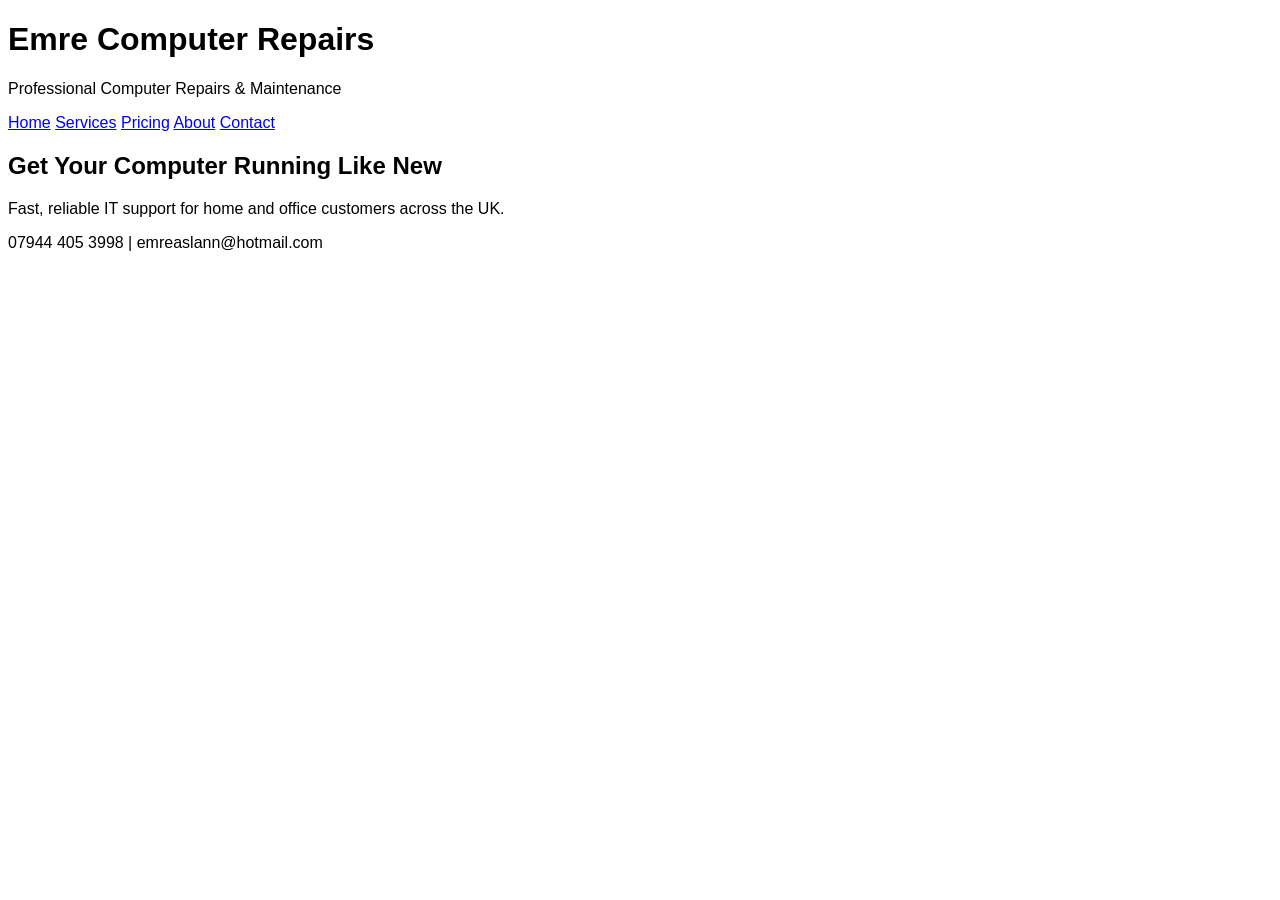
==== index.html @ 658cfa1f "Add files via upload" ====
<!DOCTYPE html>
<html lang="en">
<head>
  <meta charset="UTF-8">
  <title>Emre Computer Repairs | Home & Office IT Support</title>
  <meta name="viewport" content="width=device-width, initial-scale=1.0">
  <link rel="stylesheet" href="style.css">
</head>
<body>
<header>
  <h1>Emre Computer Repairs</h1>
  <p>Professional Computer Repairs & Maintenance</p>
</header>
<nav>
  <a href="index.html">Home</a>
  <a href="services.html">Services</a>
  <a href="pricing.html">Pricing</a>
  <a href="about.html">About</a>
  <a href="contact.html">Contact</a>
</nav>
<section class="hero">
  <h2>Get Your Computer Running Like New</h2>
  <p>Fast, reliable IT support for home and office customers across the UK.</p>
</section>
<footer>
  <p>07944 405 3998 | emreaslann@hotmail.com</p>
</footer>
</body>
</html>
---- style.css ----
body{font-family:Arial;}
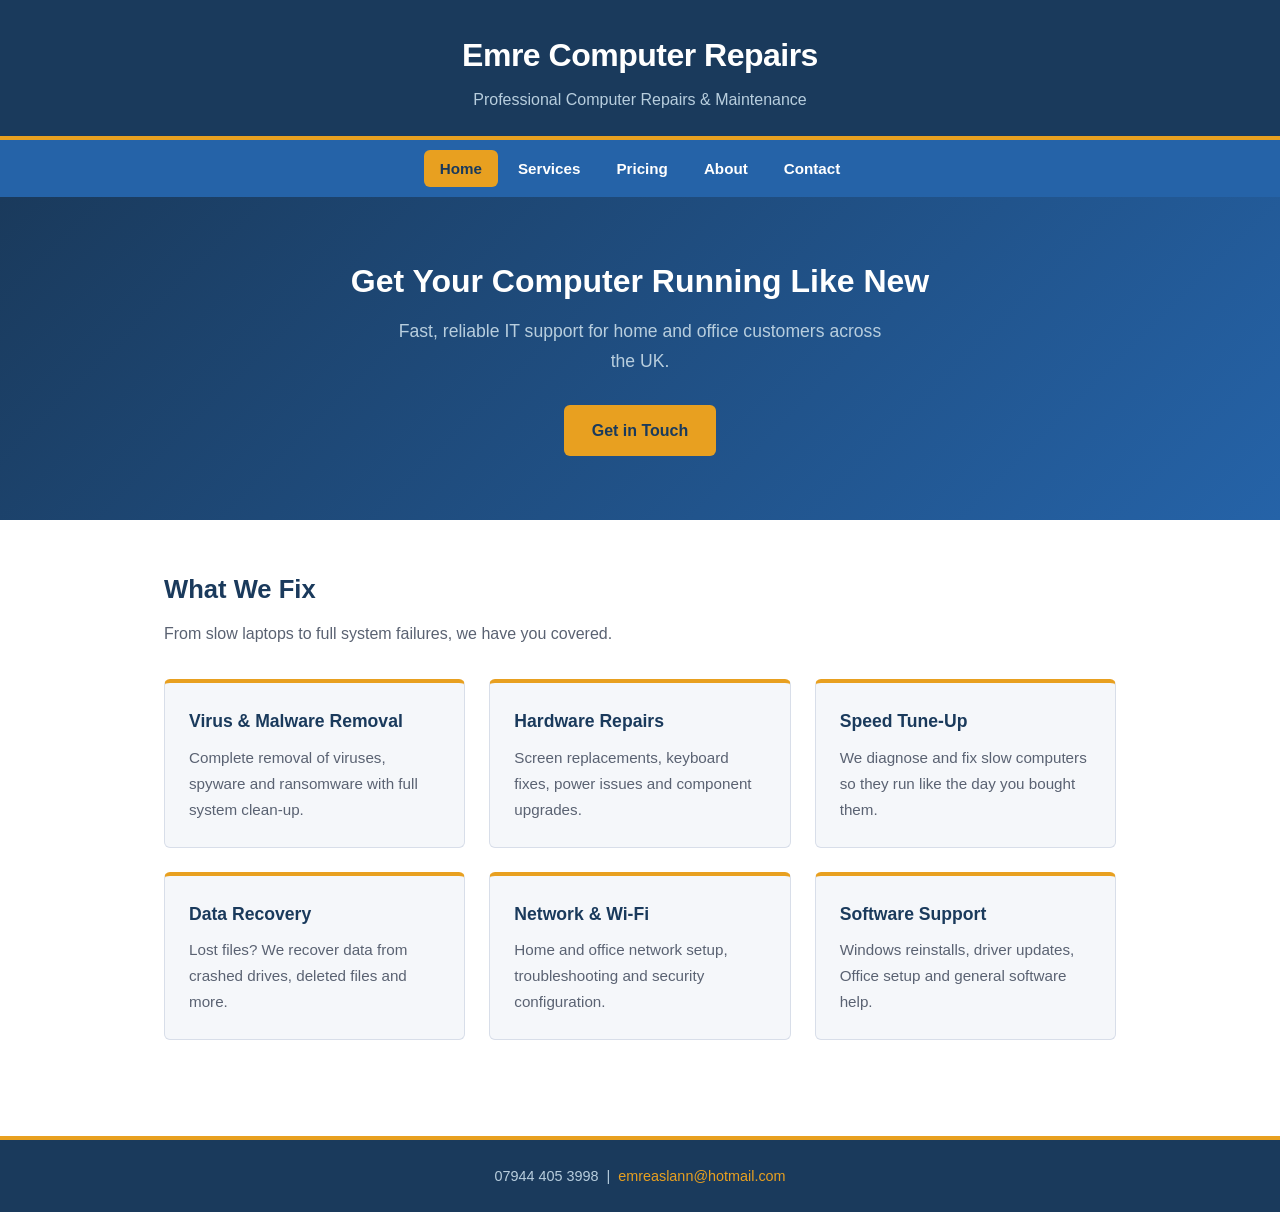
==== commit f5519e2d: "Update index with styled content" ====
--- a/index.html
+++ b/index.html
@@ -2,17 +2,17 @@
 <html lang="en">
 <head>
   <meta charset="UTF-8">
-  <title>Emre Computer Repairs | Home & Office IT Support</title>
+  <title>Emre Computer Repairs | Home &amp; Office IT Support</title>
   <meta name="viewport" content="width=device-width, initial-scale=1.0">
   <link rel="stylesheet" href="style.css">
 </head>
 <body>
 <header>
   <h1>Emre Computer Repairs</h1>
-  <p>Professional Computer Repairs & Maintenance</p>
+  <p>Professional Computer Repairs &amp; Maintenance</p>
 </header>
 <nav>
-  <a href="index.html">Home</a>
+  <a href="index.html" class="active">Home</a>
   <a href="services.html">Services</a>
   <a href="pricing.html">Pricing</a>
   <a href="about.html">About</a>
@@ -21,9 +21,40 @@
 <section class="hero">
   <h2>Get Your Computer Running Like New</h2>
   <p>Fast, reliable IT support for home and office customers across the UK.</p>
+  <a href="contact.html" class="btn">Get in Touch</a>
 </section>
+<main>
+  <h2 class="section-title">What We Fix</h2>
+  <p class="section-sub">From slow laptops to full system failures, we have you covered.</p>
+  <div class="cards">
+    <div class="card">
+      <h3>Virus &amp; Malware Removal</h3>
+      <p>Complete removal of viruses, spyware and ransomware with full system clean-up.</p>
+    </div>
+    <div class="card">
+      <h3>Hardware Repairs</h3>
+      <p>Screen replacements, keyboard fixes, power issues and component upgrades.</p>
+    </div>
+    <div class="card">
+      <h3>Speed Tune-Up</h3>
+      <p>We diagnose and fix slow computers so they run like the day you bought them.</p>
+    </div>
+    <div class="card">
+      <h3>Data Recovery</h3>
+      <p>Lost files? We recover data from crashed drives, deleted files and more.</p>
+    </div>
+    <div class="card">
+      <h3>Network &amp; Wi-Fi</h3>
+      <p>Home and office network setup, troubleshooting and security configuration.</p>
+    </div>
+    <div class="card">
+      <h3>Software Support</h3>
+      <p>Windows reinstalls, driver updates, Office setup and general software help.</p>
+    </div>
+  </div>
+</main>
 <footer>
-  <p>07944 405 3998 | emreaslann@hotmail.com</p>
+  <p>07944 405 3998 &nbsp;|&nbsp; <a href="mailto:emreaslann@hotmail.com">emreaslann@hotmail.com</a></p>
 </footer>
 </body>
 </html>
--- a/style.css
+++ b/style.css
@@ -1 +1,62 @@
-body{font-family:Arial;}+/* ── TOKENS ── */
+:root {
+  --blue:       #1A3A5C;
+  --blue-mid:   #2563A8;
+  --accent:     #E8A020;
+  --light-bg:   #F5F7FA;
+  --white:      #FFFFFF;
+  --text:       #1C1C1C;
+  --muted:      #5A6272;
+  --border:     #D8DEE9;
+  --radius:     6px;
+  --max-w:      1000px;
+}
+*, *::before, *::after { box-sizing: border-box; margin: 0; padding: 0; }
+html { scroll-behavior: smooth; }
+body { font-family: "Segoe UI", Arial, sans-serif; font-size: 16px; line-height: 1.7; color: var(--text); background: var(--white); }
+header { background: var(--blue); color: var(--white); padding: 28px 24px 22px; text-align: center; border-bottom: 4px solid var(--accent); }
+header h1 { font-size: 2rem; font-weight: 700; letter-spacing: -0.5px; }
+header p { font-size: 1rem; color: #B8CEDE; margin-top: 4px; }
+nav { background: var(--blue-mid); display: flex; justify-content: center; flex-wrap: wrap; gap: 4px; padding: 10px 16px; }
+nav a { color: var(--white); text-decoration: none; font-weight: 600; font-size: 0.95rem; padding: 6px 16px; border-radius: var(--radius); transition: background 0.2s; }
+nav a:hover, nav a.active { background: var(--accent); color: var(--blue); }
+.hero { background: linear-gradient(135deg, var(--blue) 0%, var(--blue-mid) 100%); color: var(--white); text-align: center; padding: 64px 24px; }
+.hero h2 { font-size: 2rem; font-weight: 700; max-width: 600px; margin: 0 auto 16px; line-height: 1.25; }
+.hero p { font-size: 1.1rem; color: #B8CEDE; max-width: 500px; margin: 0 auto 28px; }
+.btn { display: inline-block; background: var(--accent); color: var(--blue); font-weight: 700; padding: 12px 28px; border-radius: var(--radius); text-decoration: none; font-size: 1rem; transition: opacity 0.2s; }
+.btn:hover { opacity: 0.85; }
+main { max-width: var(--max-w); margin: 0 auto; padding: 48px 24px; }
+.cards { display: grid; grid-template-columns: repeat(auto-fit, minmax(250px, 1fr)); gap: 24px; margin-top: 32px; }
+.card { background: var(--light-bg); border: 1px solid var(--border); border-top: 4px solid var(--accent); border-radius: var(--radius); padding: 24px; }
+.card h3 { color: var(--blue); font-size: 1.1rem; margin-bottom: 8px; }
+.card p { color: var(--muted); font-size: 0.95rem; }
+.section-title { font-size: 1.6rem; color: var(--blue); font-weight: 700; margin-bottom: 8px; }
+.section-sub { color: var(--muted); margin-bottom: 32px; }
+.pricing-grid { display: grid; grid-template-columns: repeat(auto-fit, minmax(220px, 1fr)); gap: 24px; margin-top: 32px; }
+.price-card { border: 2px solid var(--border); border-radius: var(--radius); padding: 32px 24px; text-align: center; background: var(--white); }
+.price-card.featured { border-color: var(--accent); background: var(--blue); color: var(--white); }
+.price-card h3 { font-size: 1.2rem; margin-bottom: 12px; }
+.price-card .price { font-size: 2rem; font-weight: 700; color: var(--accent); margin-bottom: 16px; }
+.price-card ul { list-style: none; text-align: left; }
+.price-card ul li { padding: 6px 0; border-bottom: 1px solid var(--border); font-size: 0.9rem; }
+.price-card.featured ul li { border-color: #2a4a6a; color: #B8CEDE; }
+.price-card ul li::before { content: "✓  "; color: var(--accent); font-weight: bold; }
+.contact-form { max-width: 560px; }
+.form-group { margin-bottom: 20px; }
+.form-group label { display: block; font-weight: 600; color: var(--blue); margin-bottom: 6px; font-size: 0.9rem; }
+.form-group input, .form-group textarea { width: 100%; padding: 10px 14px; border: 1px solid var(--border); border-radius: var(--radius); font-size: 1rem; font-family: inherit; background: var(--light-bg); transition: border-color 0.2s; }
+.form-group input:focus, .form-group textarea:focus { outline: none; border-color: var(--blue-mid); }
+.form-group textarea { height: 130px; resize: vertical; }
+.btn-submit { background: var(--blue); color: var(--white); border: none; padding: 12px 32px; font-size: 1rem; font-weight: 700; border-radius: var(--radius); cursor: pointer; transition: background 0.2s; }
+.btn-submit:hover { background: var(--blue-mid); }
+.contact-info { background: var(--light-bg); border: 1px solid var(--border); border-left: 4px solid var(--accent); border-radius: var(--radius); padding: 24px; margin-top: 40px; }
+.contact-info h3 { color: var(--blue); margin-bottom: 12px; }
+.contact-info p { color: var(--muted); margin-bottom: 6px; }
+.contact-info a { color: var(--blue-mid); text-decoration: none; }
+.contact-info a:hover { text-decoration: underline; }
+.about-text { max-width: 680px; }
+.about-text p { color: var(--muted); margin-bottom: 16px; font-size: 1rem; }
+.about-text h3 { color: var(--blue); font-size: 1.1rem; margin: 24px 0 8px; }
+footer { background: var(--blue); color: #B8CEDE; text-align: center; padding: 24px 16px; font-size: 0.9rem; margin-top: 48px; border-top: 4px solid var(--accent); }
+footer a { color: var(--accent); text-decoration: none; }
+@media (max-width: 600px) { header h1 { font-size: 1.5rem; } .hero h2 { font-size: 1.4rem; } .hero { padding: 40px 16px; } main { padding: 32px 16px; } }
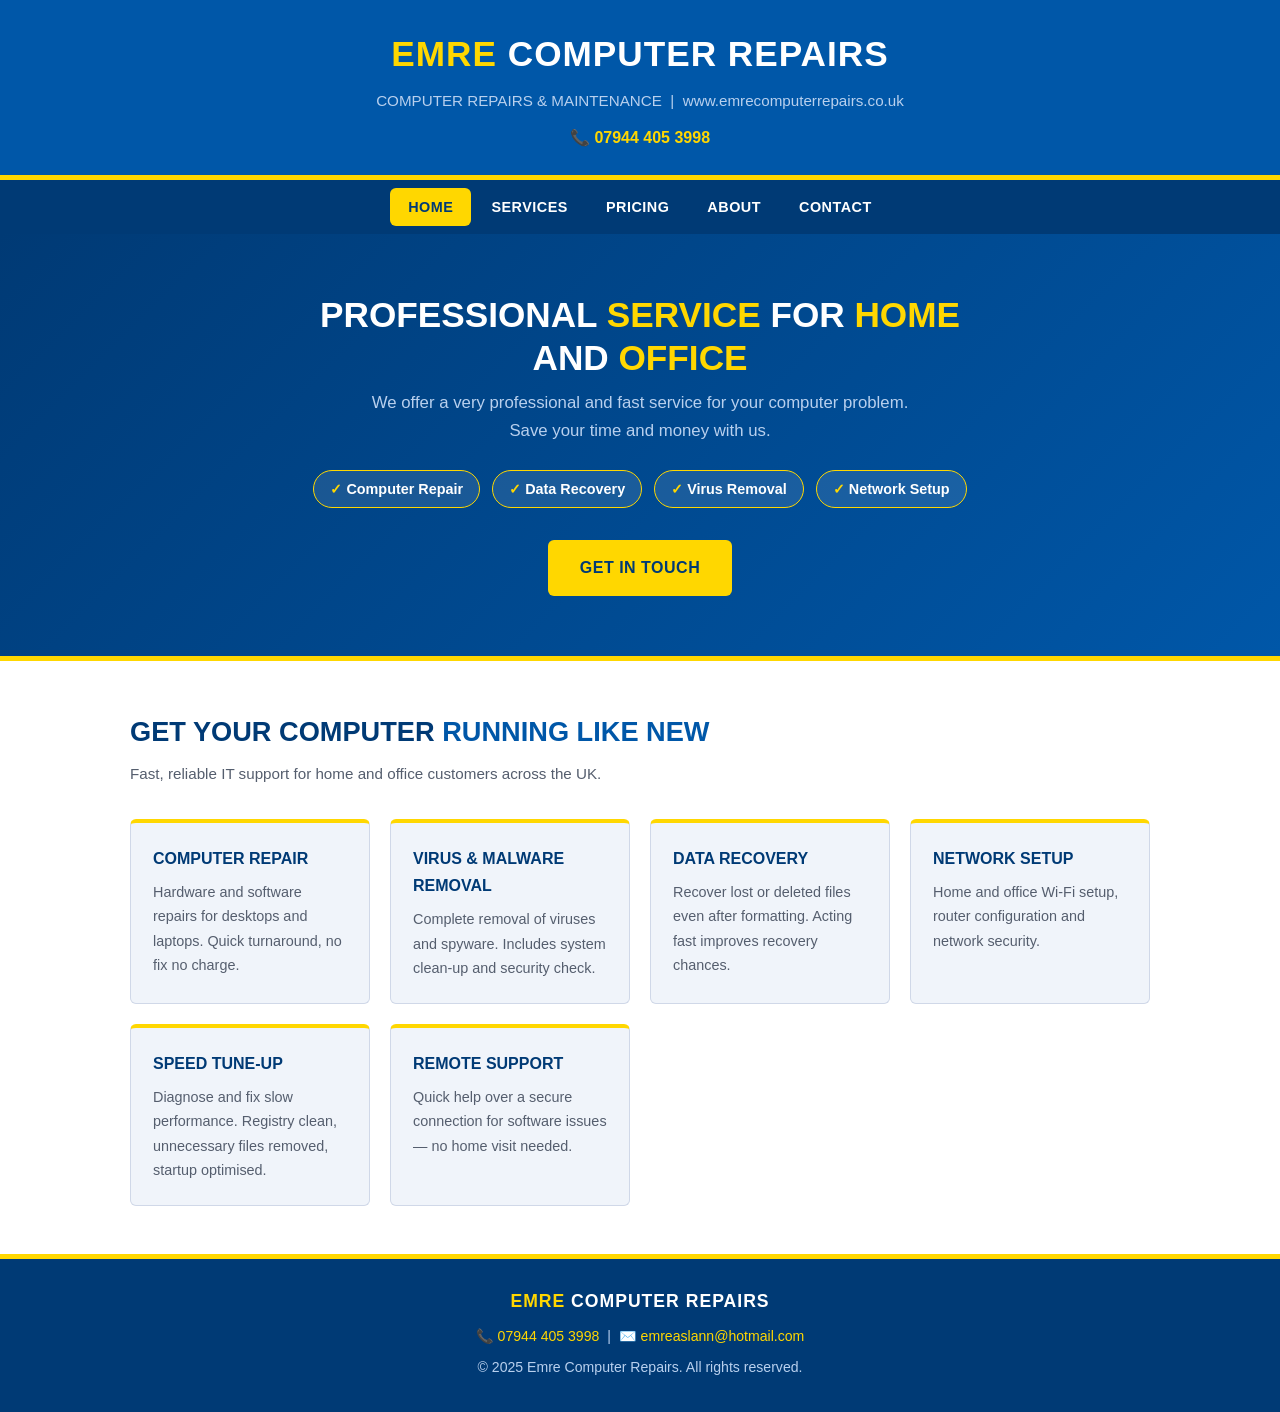
==== commit 7b4d5631: "Redesign index page" ====
--- a/index.html
+++ b/index.html
@@ -2,14 +2,15 @@
 <html lang="en">
 <head>
   <meta charset="UTF-8">
-  <title>Emre Computer Repairs | Home &amp; Office IT Support</title>
+  <title>Emre Computer Repairs | Professional IT Support UK</title>
   <meta name="viewport" content="width=device-width, initial-scale=1.0">
   <link rel="stylesheet" href="style.css">
 </head>
 <body>
 <header>
-  <h1>Emre Computer Repairs</h1>
-  <p>Professional Computer Repairs &amp; Maintenance</p>
+  <h1><span>EMRE</span> COMPUTER REPAIRS</h1>
+  <p>COMPUTER REPAIRS &amp; MAINTENANCE &nbsp;|&nbsp; www.emrecomputerrepairs.co.uk</p>
+  <div class="header-contact"><a href="tel:07944405398">📞 07944 405 3998</a></div>
 </header>
 <nav>
   <a href="index.html" class="active">Home</a>
@@ -19,42 +20,32 @@
   <a href="contact.html">Contact</a>
 </nav>
 <section class="hero">
-  <h2>Get Your Computer Running Like New</h2>
-  <p>Fast, reliable IT support for home and office customers across the UK.</p>
+  <h2>Professional <span>Service</span> For <span>Home</span> And <span>Office</span></h2>
+  <p>We offer a very professional and fast service for your computer problem. Save your time and money with us.</p>
+  <div class="hero-bullets">
+    <span><b>&#10003;</b> Computer Repair</span>
+    <span><b>&#10003;</b> Data Recovery</span>
+    <span><b>&#10003;</b> Virus Removal</span>
+    <span><b>&#10003;</b> Network Setup</span>
+  </div>
   <a href="contact.html" class="btn">Get in Touch</a>
 </section>
 <main>
-  <h2 class="section-title">What We Fix</h2>
-  <p class="section-sub">From slow laptops to full system failures, we have you covered.</p>
+  <h2 class="section-title">Get Your Computer <span>Running Like New</span></h2>
+  <p class="section-sub">Fast, reliable IT support for home and office customers across the UK.</p>
   <div class="cards">
-    <div class="card">
-      <h3>Virus &amp; Malware Removal</h3>
-      <p>Complete removal of viruses, spyware and ransomware with full system clean-up.</p>
-    </div>
-    <div class="card">
-      <h3>Hardware Repairs</h3>
-      <p>Screen replacements, keyboard fixes, power issues and component upgrades.</p>
-    </div>
-    <div class="card">
-      <h3>Speed Tune-Up</h3>
-      <p>We diagnose and fix slow computers so they run like the day you bought them.</p>
-    </div>
-    <div class="card">
-      <h3>Data Recovery</h3>
-      <p>Lost files? We recover data from crashed drives, deleted files and more.</p>
-    </div>
-    <div class="card">
-      <h3>Network &amp; Wi-Fi</h3>
-      <p>Home and office network setup, troubleshooting and security configuration.</p>
-    </div>
-    <div class="card">
-      <h3>Software Support</h3>
-      <p>Windows reinstalls, driver updates, Office setup and general software help.</p>
-    </div>
+    <div class="card"><h3>Computer Repair</h3><p>Hardware and software repairs for desktops and laptops. Quick turnaround, no fix no charge.</p></div>
+    <div class="card"><h3>Virus &amp; Malware Removal</h3><p>Complete removal of viruses and spyware. Includes system clean-up and security check.</p></div>
+    <div class="card"><h3>Data Recovery</h3><p>Recover lost or deleted files even after formatting. Acting fast improves recovery chances.</p></div>
+    <div class="card"><h3>Network Setup</h3><p>Home and office Wi-Fi setup, router configuration and network security.</p></div>
+    <div class="card"><h3>Speed Tune-Up</h3><p>Diagnose and fix slow performance. Registry clean, unnecessary files removed, startup optimised.</p></div>
+    <div class="card"><h3>Remote Support</h3><p>Quick help over a secure connection for software issues — no home visit needed.</p></div>
   </div>
 </main>
 <footer>
-  <p>07944 405 3998 &nbsp;|&nbsp; <a href="mailto:emreaslann@hotmail.com">emreaslann@hotmail.com</a></p>
+  <p class="footer-brand"><span>EMRE</span> COMPUTER REPAIRS</p>
+  <p>📞 <a href="tel:07944405398">07944 405 3998</a> &nbsp;|&nbsp; ✉️ <a href="mailto:emreaslann@hotmail.com">emreaslann@hotmail.com</a></p>
+  <p style="margin-top:8px;">&copy; 2025 Emre Computer Repairs. All rights reserved.</p>
 </footer>
 </body>
-</html>+</html>
--- a/style.css
+++ b/style.css
@@ -1,62 +1,84 @@
-/* ── TOKENS ── */
 :root {
-  --blue:       #1A3A5C;
-  --blue-mid:   #2563A8;
-  --accent:     #E8A020;
-  --light-bg:   #F5F7FA;
-  --white:      #FFFFFF;
-  --text:       #1C1C1C;
-  --muted:      #5A6272;
-  --border:     #D8DEE9;
-  --radius:     6px;
-  --max-w:      1000px;
+  --blue: #0057A8;
+  --dark: #003A75;
+  --yellow: #FFD700;
+  --white: #FFFFFF;
+  --light-bg: #F0F4FA;
+  --text: #1A1A1A;
+  --muted: #555E6E;
+  --border: #D0D8E8;
+  --radius: 6px;
+  --max-w: 1060px;
 }
 *, *::before, *::after { box-sizing: border-box; margin: 0; padding: 0; }
 html { scroll-behavior: smooth; }
 body { font-family: "Segoe UI", Arial, sans-serif; font-size: 16px; line-height: 1.7; color: var(--text); background: var(--white); }
-header { background: var(--blue); color: var(--white); padding: 28px 24px 22px; text-align: center; border-bottom: 4px solid var(--accent); }
-header h1 { font-size: 2rem; font-weight: 700; letter-spacing: -0.5px; }
-header p { font-size: 1rem; color: #B8CEDE; margin-top: 4px; }
-nav { background: var(--blue-mid); display: flex; justify-content: center; flex-wrap: wrap; gap: 4px; padding: 10px 16px; }
-nav a { color: var(--white); text-decoration: none; font-weight: 600; font-size: 0.95rem; padding: 6px 16px; border-radius: var(--radius); transition: background 0.2s; }
-nav a:hover, nav a.active { background: var(--accent); color: var(--blue); }
-.hero { background: linear-gradient(135deg, var(--blue) 0%, var(--blue-mid) 100%); color: var(--white); text-align: center; padding: 64px 24px; }
-.hero h2 { font-size: 2rem; font-weight: 700; max-width: 600px; margin: 0 auto 16px; line-height: 1.25; }
-.hero p { font-size: 1.1rem; color: #B8CEDE; max-width: 500px; margin: 0 auto 28px; }
-.btn { display: inline-block; background: var(--accent); color: var(--blue); font-weight: 700; padding: 12px 28px; border-radius: var(--radius); text-decoration: none; font-size: 1rem; transition: opacity 0.2s; }
+header { background: var(--blue); color: var(--white); padding: 24px 20px; text-align: center; border-bottom: 5px solid var(--yellow); }
+header h1 { font-size: 2.2rem; font-weight: 900; text-transform: uppercase; letter-spacing: 1px; }
+header h1 span { color: var(--yellow); }
+header p { font-size: 0.95rem; color: #b8d0ee; margin-top: 4px; }
+.header-contact { margin-top: 10px; font-size: 1rem; font-weight: 700; }
+.header-contact a { color: var(--yellow); text-decoration: none; }
+nav { background: var(--dark); display: flex; justify-content: center; flex-wrap: wrap; gap: 2px; padding: 8px 12px; }
+nav a { color: var(--white); text-decoration: none; font-weight: 700; font-size: 0.9rem; padding: 7px 18px; border-radius: var(--radius); text-transform: uppercase; letter-spacing: 0.5px; transition: background 0.2s, color 0.2s; }
+nav a:hover, nav a.active { background: var(--yellow); color: var(--dark); }
+.hero { background: linear-gradient(135deg, var(--dark) 0%, var(--blue) 100%); color: var(--white); text-align: center; padding: 60px 20px; border-bottom: 5px solid var(--yellow); }
+.hero h2 { font-size: 2.2rem; font-weight: 900; text-transform: uppercase; max-width: 700px; margin: 0 auto 10px; line-height: 1.2; }
+.hero h2 span { color: var(--yellow); }
+.hero p { font-size: 1.05rem; color: #b8d0ee; max-width: 540px; margin: 0 auto 24px; }
+.hero-bullets { display: flex; justify-content: center; flex-wrap: wrap; gap: 12px; margin-bottom: 32px; }
+.hero-bullets span { background: rgba(255,255,255,0.1); border: 1px solid var(--yellow); color: var(--white); padding: 6px 16px; border-radius: 30px; font-size: 0.9rem; font-weight: 600; }
+.hero-bullets span b { color: var(--yellow); }
+.btn { display: inline-block; background: var(--yellow); color: var(--dark); font-weight: 900; padding: 14px 32px; border-radius: var(--radius); text-decoration: none; font-size: 1rem; text-transform: uppercase; letter-spacing: 0.5px; transition: opacity 0.2s; }
 .btn:hover { opacity: 0.85; }
-main { max-width: var(--max-w); margin: 0 auto; padding: 48px 24px; }
-.cards { display: grid; grid-template-columns: repeat(auto-fit, minmax(250px, 1fr)); gap: 24px; margin-top: 32px; }
-.card { background: var(--light-bg); border: 1px solid var(--border); border-top: 4px solid var(--accent); border-radius: var(--radius); padding: 24px; }
-.card h3 { color: var(--blue); font-size: 1.1rem; margin-bottom: 8px; }
-.card p { color: var(--muted); font-size: 0.95rem; }
-.section-title { font-size: 1.6rem; color: var(--blue); font-weight: 700; margin-bottom: 8px; }
-.section-sub { color: var(--muted); margin-bottom: 32px; }
-.pricing-grid { display: grid; grid-template-columns: repeat(auto-fit, minmax(220px, 1fr)); gap: 24px; margin-top: 32px; }
-.price-card { border: 2px solid var(--border); border-radius: var(--radius); padding: 32px 24px; text-align: center; background: var(--white); }
-.price-card.featured { border-color: var(--accent); background: var(--blue); color: var(--white); }
-.price-card h3 { font-size: 1.2rem; margin-bottom: 12px; }
-.price-card .price { font-size: 2rem; font-weight: 700; color: var(--accent); margin-bottom: 16px; }
-.price-card ul { list-style: none; text-align: left; }
-.price-card ul li { padding: 6px 0; border-bottom: 1px solid var(--border); font-size: 0.9rem; }
-.price-card.featured ul li { border-color: #2a4a6a; color: #B8CEDE; }
-.price-card ul li::before { content: "✓  "; color: var(--accent); font-weight: bold; }
-.contact-form { max-width: 560px; }
-.form-group { margin-bottom: 20px; }
-.form-group label { display: block; font-weight: 600; color: var(--blue); margin-bottom: 6px; font-size: 0.9rem; }
-.form-group input, .form-group textarea { width: 100%; padding: 10px 14px; border: 1px solid var(--border); border-radius: var(--radius); font-size: 1rem; font-family: inherit; background: var(--light-bg); transition: border-color 0.2s; }
-.form-group input:focus, .form-group textarea:focus { outline: none; border-color: var(--blue-mid); }
-.form-group textarea { height: 130px; resize: vertical; }
-.btn-submit { background: var(--blue); color: var(--white); border: none; padding: 12px 32px; font-size: 1rem; font-weight: 700; border-radius: var(--radius); cursor: pointer; transition: background 0.2s; }
-.btn-submit:hover { background: var(--blue-mid); }
-.contact-info { background: var(--light-bg); border: 1px solid var(--border); border-left: 4px solid var(--accent); border-radius: var(--radius); padding: 24px; margin-top: 40px; }
-.contact-info h3 { color: var(--blue); margin-bottom: 12px; }
-.contact-info p { color: var(--muted); margin-bottom: 6px; }
-.contact-info a { color: var(--blue-mid); text-decoration: none; }
-.contact-info a:hover { text-decoration: underline; }
-.about-text { max-width: 680px; }
-.about-text p { color: var(--muted); margin-bottom: 16px; font-size: 1rem; }
-.about-text h3 { color: var(--blue); font-size: 1.1rem; margin: 24px 0 8px; }
-footer { background: var(--blue); color: #B8CEDE; text-align: center; padding: 24px 16px; font-size: 0.9rem; margin-top: 48px; border-top: 4px solid var(--accent); }
-footer a { color: var(--accent); text-decoration: none; }
-@media (max-width: 600px) { header h1 { font-size: 1.5rem; } .hero h2 { font-size: 1.4rem; } .hero { padding: 40px 16px; } main { padding: 32px 16px; } }
+main { max-width: var(--max-w); margin: 0 auto; padding: 48px 20px; }
+.section-title { font-size: 1.7rem; color: var(--dark); font-weight: 900; text-transform: uppercase; margin-bottom: 6px; }
+.section-title span { color: var(--blue); }
+.section-sub { color: var(--muted); margin-bottom: 32px; font-size: 0.95rem; }
+.cards { display: grid; grid-template-columns: repeat(auto-fit, minmax(230px, 1fr)); gap: 20px; margin-top: 28px; }
+.card { background: var(--light-bg); border: 1px solid var(--border); border-top: 4px solid var(--yellow); border-radius: var(--radius); padding: 22px; }
+.card h3 { color: var(--dark); font-size: 1rem; font-weight: 700; text-transform: uppercase; margin-bottom: 8px; }
+.card p { color: var(--muted); font-size: 0.9rem; }
+.price-table { width: 100%; border-collapse: collapse; margin-top: 24px; font-size: 0.95rem; }
+.price-table thead tr { background: var(--blue); color: var(--white); }
+.price-table thead th { padding: 12px 16px; text-align: left; font-weight: 700; text-transform: uppercase; font-size: 0.85rem; letter-spacing: 0.5px; }
+.price-table thead th:last-child { text-align: right; }
+.price-table tbody tr:nth-child(even) { background: var(--light-bg); }
+.price-table tbody tr:hover { background: #dde8f8; }
+.price-table td { padding: 10px 16px; border-bottom: 1px solid var(--border); color: var(--text); }
+.price-table td:last-child { text-align: right; font-weight: 700; color: var(--blue); white-space: nowrap; }
+.price-table td small { display: block; color: var(--muted); font-size: 0.78rem; font-weight: 400; margin-top: 2px; }
+.price-note { margin-top: 16px; background: #fff8dc; border-left: 4px solid var(--yellow); padding: 12px 16px; border-radius: var(--radius); font-size: 0.85rem; color: var(--muted); }
+.contact-grid { display: grid; grid-template-columns: 1fr 1fr; gap: 40px; }
+.contact-form .form-group { margin-bottom: 18px; }
+.contact-form label { display: block; font-weight: 700; color: var(--dark); margin-bottom: 5px; font-size: 0.88rem; text-transform: uppercase; }
+.contact-form input, .contact-form textarea { width: 100%; padding: 10px 14px; border: 1px solid var(--border); border-radius: var(--radius); font-size: 1rem; font-family: inherit; background: var(--light-bg); transition: border-color 0.2s; }
+.contact-form input:focus, .contact-form textarea:focus { outline: none; border-color: var(--blue); }
+.contact-form textarea { height: 120px; resize: vertical; }
+.btn-submit { background: var(--blue); color: var(--white); border: none; padding: 12px 32px; font-size: 1rem; font-weight: 700; text-transform: uppercase; border-radius: var(--radius); cursor: pointer; transition: background 0.2s; }
+.btn-submit:hover { background: var(--dark); }
+.contact-info-box { background: var(--dark); color: var(--white); border-radius: var(--radius); padding: 28px; }
+.contact-info-box h3 { color: var(--yellow); font-size: 1rem; text-transform: uppercase; letter-spacing: 0.5px; margin-bottom: 20px; }
+.info-row { display: flex; align-items: flex-start; gap: 12px; margin-bottom: 18px; }
+.info-icon { font-size: 1.3rem; }
+.info-row p { font-size: 0.9rem; color: #b8d0ee; }
+.info-row a { color: var(--yellow); text-decoration: none; font-weight: 700; font-size: 1rem; }
+.about-text p { color: var(--muted); margin-bottom: 16px; }
+.about-text h3 { color: var(--dark); font-size: 1rem; font-weight: 700; text-transform: uppercase; margin: 24px 0 8px; }
+.why-list { list-style: none; margin-top: 16px; }
+.why-list li { padding: 10px 0; border-bottom: 1px solid var(--border); display: flex; gap: 12px; color: var(--muted); font-size: 0.95rem; }
+.why-list li::before { content: "✓"; color: var(--blue); font-weight: 900; flex-shrink: 0; }
+footer { background: var(--dark); color: #b8d0ee; text-align: center; padding: 28px 16px; font-size: 0.88rem; border-top: 5px solid var(--yellow); }
+footer a { color: var(--yellow); text-decoration: none; }
+footer p { margin-bottom: 4px; }
+.footer-brand { font-size: 1.1rem; font-weight: 900; color: var(--white); text-transform: uppercase; letter-spacing: 1px; margin-bottom: 8px; }
+.footer-brand span { color: var(--yellow); }
+@media (max-width: 640px) {
+  .contact-grid { grid-template-columns: 1fr; }
+  header h1 { font-size: 1.6rem; }
+  .hero h2 { font-size: 1.5rem; }
+  .hero { padding: 40px 16px; }
+  main { padding: 32px 16px; }
+  .price-table { font-size: 0.82rem; }
+  .price-table td, .price-table th { padding: 7px 8px; }
+}
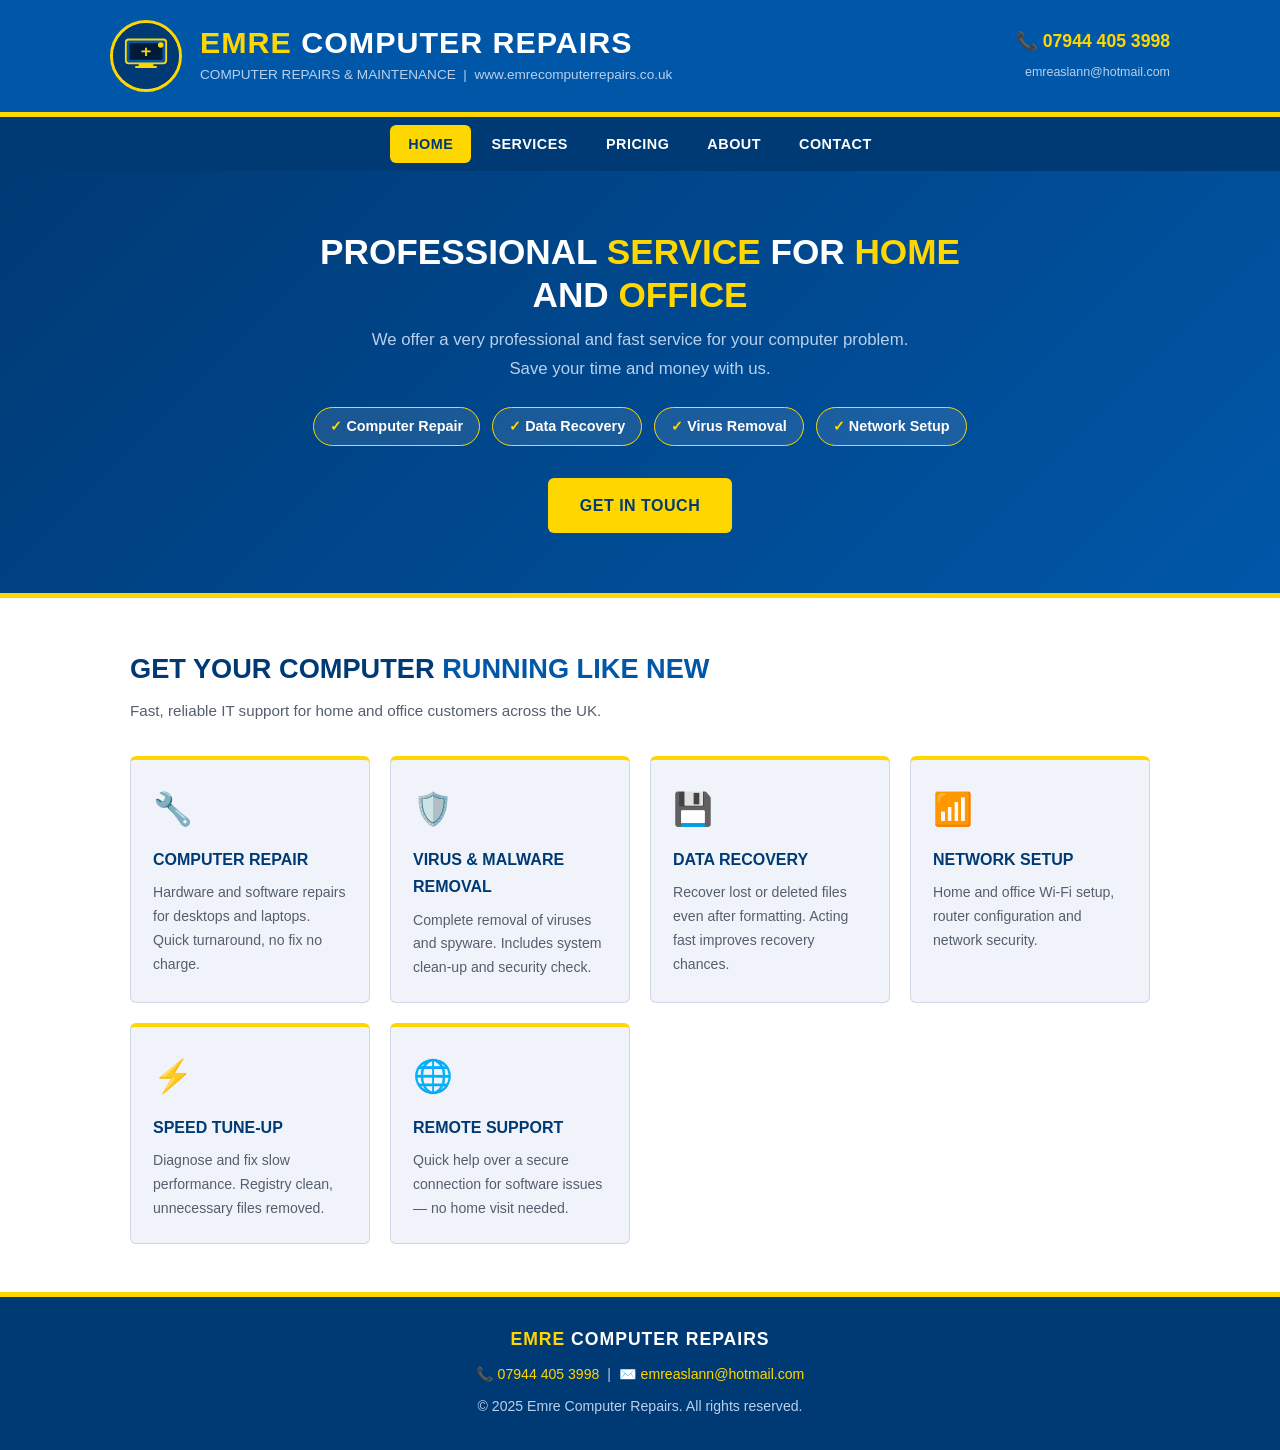
==== commit 784d3a95: "Update index with logo header" ====
--- a/index.html
+++ b/index.html
@@ -8,17 +8,30 @@
 </head>
 <body>
 <header>
-  <h1><span>EMRE</span> COMPUTER REPAIRS</h1>
-  <p>COMPUTER REPAIRS &amp; MAINTENANCE &nbsp;|&nbsp; www.emrecomputerrepairs.co.uk</p>
-  <div class="header-contact"><a href="tel:07944405398">📞 07944 405 3998</a></div>
+  <div class="header-inner">
+    <div class="logo-wrap">
+      <svg class="logo-svg" viewBox="0 0 72 72" xmlns="http://www.w3.org/2000/svg">
+        <circle cx="36" cy="36" r="36" fill="#003A75"/>
+        <rect x="14" y="18" width="44" height="26" rx="3" fill="#0057A8" stroke="#FFD700" stroke-width="2"/>
+        <rect x="18" y="22" width="36" height="18" rx="1" fill="#001a3a"/>
+        <rect x="28" y="44" width="16" height="3" fill="#FFD700"/>
+        <rect x="24" y="47" width="24" height="2" rx="1" fill="#FFD700"/>
+        <circle cx="52" cy="24" r="3" fill="#FFD700"/>
+        <line x1="36" y1="27" x2="36" y2="36" stroke="#FFD700" stroke-width="2"/>
+        <line x1="31" y1="31" x2="41" y2="31" stroke="#FFD700" stroke-width="2"/>
+      </svg>
+    </div>
+    <div class="header-text">
+      <h1><span>EMRE</span> COMPUTER REPAIRS</h1>
+      <p>COMPUTER REPAIRS &amp; MAINTENANCE &nbsp;|&nbsp; www.emrecomputerrepairs.co.uk</p>
+    </div>
+    <div class="header-contact">
+      <a href="tel:07944405398">📞 07944 405 3998</a>
+      <small>emreaslann@hotmail.com</small>
+    </div>
+  </div>
 </header>
-<nav>
-  <a href="index.html" class="active">Home</a>
-  <a href="services.html">Services</a>
-  <a href="pricing.html">Pricing</a>
-  <a href="about.html">About</a>
-  <a href="contact.html">Contact</a>
-</nav>
+<nav><a href="index.html" class="active">Home</a><a href="services.html">Services</a><a href="pricing.html">Pricing</a><a href="about.html">About</a><a href="contact.html">Contact</a></nav>
 <section class="hero">
   <h2>Professional <span>Service</span> For <span>Home</span> And <span>Office</span></h2>
   <p>We offer a very professional and fast service for your computer problem. Save your time and money with us.</p>
@@ -34,12 +47,12 @@
   <h2 class="section-title">Get Your Computer <span>Running Like New</span></h2>
   <p class="section-sub">Fast, reliable IT support for home and office customers across the UK.</p>
   <div class="cards">
-    <div class="card"><h3>Computer Repair</h3><p>Hardware and software repairs for desktops and laptops. Quick turnaround, no fix no charge.</p></div>
-    <div class="card"><h3>Virus &amp; Malware Removal</h3><p>Complete removal of viruses and spyware. Includes system clean-up and security check.</p></div>
-    <div class="card"><h3>Data Recovery</h3><p>Recover lost or deleted files even after formatting. Acting fast improves recovery chances.</p></div>
-    <div class="card"><h3>Network Setup</h3><p>Home and office Wi-Fi setup, router configuration and network security.</p></div>
-    <div class="card"><h3>Speed Tune-Up</h3><p>Diagnose and fix slow performance. Registry clean, unnecessary files removed, startup optimised.</p></div>
-    <div class="card"><h3>Remote Support</h3><p>Quick help over a secure connection for software issues — no home visit needed.</p></div>
+    <div class="card"><div class="card-icon">🔧</div><h3>Computer Repair</h3><p>Hardware and software repairs for desktops and laptops. Quick turnaround, no fix no charge.</p></div>
+    <div class="card"><div class="card-icon">🛡️</div><h3>Virus &amp; Malware Removal</h3><p>Complete removal of viruses and spyware. Includes system clean-up and security check.</p></div>
+    <div class="card"><div class="card-icon">💾</div><h3>Data Recovery</h3><p>Recover lost or deleted files even after formatting. Acting fast improves recovery chances.</p></div>
+    <div class="card"><div class="card-icon">📶</div><h3>Network Setup</h3><p>Home and office Wi-Fi setup, router configuration and network security.</p></div>
+    <div class="card"><div class="card-icon">⚡</div><h3>Speed Tune-Up</h3><p>Diagnose and fix slow performance. Registry clean, unnecessary files removed.</p></div>
+    <div class="card"><div class="card-icon">🌐</div><h3>Remote Support</h3><p>Quick help over a secure connection for software issues — no home visit needed.</p></div>
   </div>
 </main>
 <footer>
--- a/style.css
+++ b/style.css
@@ -13,15 +13,26 @@
 *, *::before, *::after { box-sizing: border-box; margin: 0; padding: 0; }
 html { scroll-behavior: smooth; }
 body { font-family: "Segoe UI", Arial, sans-serif; font-size: 16px; line-height: 1.7; color: var(--text); background: var(--white); }
-header { background: var(--blue); color: var(--white); padding: 24px 20px; text-align: center; border-bottom: 5px solid var(--yellow); }
-header h1 { font-size: 2.2rem; font-weight: 900; text-transform: uppercase; letter-spacing: 1px; }
-header h1 span { color: var(--yellow); }
-header p { font-size: 0.95rem; color: #b8d0ee; margin-top: 4px; }
-.header-contact { margin-top: 10px; font-size: 1rem; font-weight: 700; }
-.header-contact a { color: var(--yellow); text-decoration: none; }
+
+/* ── HEADER ── */
+header { background: var(--blue); color: var(--white); padding: 20px; border-bottom: 5px solid var(--yellow); }
+.header-inner { max-width: var(--max-w); margin: 0 auto; display: flex; align-items: center; gap: 18px; flex-wrap: wrap; }
+.logo-wrap { flex-shrink: 0; }
+.logo-svg { width: 72px; height: 72px; border-radius: 50%; border: 3px solid var(--yellow); background: var(--dark); display: flex; align-items: center; justify-content: center; overflow: hidden; }
+.header-text { flex: 1; }
+.header-text h1 { font-size: 1.9rem; font-weight: 900; text-transform: uppercase; letter-spacing: 1px; line-height: 1.1; }
+.header-text h1 span { color: var(--yellow); }
+.header-text p { font-size: 0.85rem; color: #b8d0ee; margin-top: 3px; }
+.header-contact { margin-left: auto; text-align: right; }
+.header-contact a { color: var(--yellow); text-decoration: none; font-size: 1.1rem; font-weight: 700; display: block; }
+.header-contact small { color: #b8d0ee; font-size: 0.78rem; }
+
+/* ── NAV ── */
 nav { background: var(--dark); display: flex; justify-content: center; flex-wrap: wrap; gap: 2px; padding: 8px 12px; }
 nav a { color: var(--white); text-decoration: none; font-weight: 700; font-size: 0.9rem; padding: 7px 18px; border-radius: var(--radius); text-transform: uppercase; letter-spacing: 0.5px; transition: background 0.2s, color 0.2s; }
 nav a:hover, nav a.active { background: var(--yellow); color: var(--dark); }
+
+/* ── HERO ── */
 .hero { background: linear-gradient(135deg, var(--dark) 0%, var(--blue) 100%); color: var(--white); text-align: center; padding: 60px 20px; border-bottom: 5px solid var(--yellow); }
 .hero h2 { font-size: 2.2rem; font-weight: 900; text-transform: uppercase; max-width: 700px; margin: 0 auto 10px; line-height: 1.2; }
 .hero h2 span { color: var(--yellow); }
@@ -31,24 +42,41 @@
 .hero-bullets span b { color: var(--yellow); }
 .btn { display: inline-block; background: var(--yellow); color: var(--dark); font-weight: 900; padding: 14px 32px; border-radius: var(--radius); text-decoration: none; font-size: 1rem; text-transform: uppercase; letter-spacing: 0.5px; transition: opacity 0.2s; }
 .btn:hover { opacity: 0.85; }
+
+/* ── MAIN ── */
 main { max-width: var(--max-w); margin: 0 auto; padding: 48px 20px; }
 .section-title { font-size: 1.7rem; color: var(--dark); font-weight: 900; text-transform: uppercase; margin-bottom: 6px; }
 .section-title span { color: var(--blue); }
 .section-sub { color: var(--muted); margin-bottom: 32px; font-size: 0.95rem; }
+
+/* ── SERVICE CARDS ── */
 .cards { display: grid; grid-template-columns: repeat(auto-fit, minmax(230px, 1fr)); gap: 20px; margin-top: 28px; }
-.card { background: var(--light-bg); border: 1px solid var(--border); border-top: 4px solid var(--yellow); border-radius: var(--radius); padding: 22px; }
+.card { background: var(--light-bg); border: 1px solid var(--border); border-top: 4px solid var(--yellow); border-radius: var(--radius); padding: 22px; transition: transform 0.15s, box-shadow 0.15s; }
+.card:hover { transform: translateY(-3px); box-shadow: 0 6px 20px rgba(0,0,0,0.1); }
+.card-icon { font-size: 2rem; margin-bottom: 10px; }
 .card h3 { color: var(--dark); font-size: 1rem; font-weight: 700; text-transform: uppercase; margin-bottom: 8px; }
-.card p { color: var(--muted); font-size: 0.9rem; }
-.price-table { width: 100%; border-collapse: collapse; margin-top: 24px; font-size: 0.95rem; }
-.price-table thead tr { background: var(--blue); color: var(--white); }
-.price-table thead th { padding: 12px 16px; text-align: left; font-weight: 700; text-transform: uppercase; font-size: 0.85rem; letter-spacing: 0.5px; }
-.price-table thead th:last-child { text-align: right; }
-.price-table tbody tr:nth-child(even) { background: var(--light-bg); }
-.price-table tbody tr:hover { background: #dde8f8; }
-.price-table td { padding: 10px 16px; border-bottom: 1px solid var(--border); color: var(--text); }
-.price-table td:last-child { text-align: right; font-weight: 700; color: var(--blue); white-space: nowrap; }
-.price-table td small { display: block; color: var(--muted); font-size: 0.78rem; font-weight: 400; margin-top: 2px; }
-.price-note { margin-top: 16px; background: #fff8dc; border-left: 4px solid var(--yellow); padding: 12px 16px; border-radius: var(--radius); font-size: 0.85rem; color: var(--muted); }
+.card p { color: var(--muted); font-size: 0.88rem; }
+
+/* ── PRICING TABLE ── */
+.price-section-intro { display: flex; flex-wrap: wrap; gap: 16px; margin-bottom: 32px; }
+.price-highlight { flex: 1; min-width: 160px; background: var(--blue); color: var(--white); border-radius: var(--radius); padding: 20px; text-align: center; border-bottom: 4px solid var(--yellow); }
+.price-highlight.gold { background: var(--yellow); color: var(--dark); }
+.price-highlight .big { font-size: 2rem; font-weight: 900; display: block; line-height: 1; }
+.price-highlight .label { font-size: 0.78rem; text-transform: uppercase; letter-spacing: 0.5px; margin-top: 4px; display: block; opacity: 0.85; }
+
+.price-table { width: 100%; border-collapse: collapse; margin-top: 24px; font-size: 0.95rem; border-radius: var(--radius); overflow: hidden; box-shadow: 0 4px 20px rgba(0,57,117,0.12); }
+.price-table thead tr { background: var(--dark); color: var(--white); }
+.price-table thead th { padding: 14px 18px; text-align: left; font-weight: 700; text-transform: uppercase; font-size: 0.82rem; letter-spacing: 0.8px; }
+.price-table thead th:last-child { text-align: right; color: var(--yellow); }
+.price-table .cat-row td { background: var(--blue); color: var(--yellow); font-weight: 900; font-size: 0.8rem; text-transform: uppercase; letter-spacing: 1px; padding: 8px 18px; }
+.price-table tbody tr:nth-child(even):not(.cat-row) { background: var(--light-bg); }
+.price-table tbody tr:not(.cat-row):hover { background: #dde8f8; }
+.price-table td { padding: 11px 18px; border-bottom: 1px solid var(--border); color: var(--text); vertical-align: top; }
+.price-table td:last-child { text-align: right; font-weight: 900; color: var(--blue); white-space: nowrap; font-size: 1.05rem; }
+.price-table td small { display: block; color: var(--muted); font-size: 0.76rem; font-weight: 400; margin-top: 2px; line-height: 1.4; }
+.price-note { margin-top: 20px; background: #fff8dc; border-left: 5px solid var(--yellow); padding: 14px 18px; border-radius: var(--radius); font-size: 0.88rem; color: var(--muted); }
+
+/* ── CONTACT ── */
 .contact-grid { display: grid; grid-template-columns: 1fr 1fr; gap: 40px; }
 .contact-form .form-group { margin-bottom: 18px; }
 .contact-form label { display: block; font-weight: 700; color: var(--dark); margin-bottom: 5px; font-size: 0.88rem; text-transform: uppercase; }
@@ -63,22 +91,33 @@
 .info-icon { font-size: 1.3rem; }
 .info-row p { font-size: 0.9rem; color: #b8d0ee; }
 .info-row a { color: var(--yellow); text-decoration: none; font-weight: 700; font-size: 1rem; }
+
+/* ── ABOUT ── */
 .about-text p { color: var(--muted); margin-bottom: 16px; }
 .about-text h3 { color: var(--dark); font-size: 1rem; font-weight: 700; text-transform: uppercase; margin: 24px 0 8px; }
 .why-list { list-style: none; margin-top: 16px; }
 .why-list li { padding: 10px 0; border-bottom: 1px solid var(--border); display: flex; gap: 12px; color: var(--muted); font-size: 0.95rem; }
 .why-list li::before { content: "✓"; color: var(--blue); font-weight: 900; flex-shrink: 0; }
+
+/* ── FOOTER ── */
 footer { background: var(--dark); color: #b8d0ee; text-align: center; padding: 28px 16px; font-size: 0.88rem; border-top: 5px solid var(--yellow); }
 footer a { color: var(--yellow); text-decoration: none; }
 footer p { margin-bottom: 4px; }
 .footer-brand { font-size: 1.1rem; font-weight: 900; color: var(--white); text-transform: uppercase; letter-spacing: 1px; margin-bottom: 8px; }
 .footer-brand span { color: var(--yellow); }
+
+/* ── RESPONSIVE ── */
 @media (max-width: 640px) {
   .contact-grid { grid-template-columns: 1fr; }
-  header h1 { font-size: 1.6rem; }
+  .header-inner { justify-content: center; text-align: center; }
+  .header-contact { margin-left: 0; text-align: center; width: 100%; }
+  .header-text h1 { font-size: 1.5rem; }
   .hero h2 { font-size: 1.5rem; }
   .hero { padding: 40px 16px; }
   main { padding: 32px 16px; }
   .price-table { font-size: 0.82rem; }
-  .price-table td, .price-table th { padding: 7px 8px; }
+  .price-table td, .price-table th { padding: 8px 10px; }
+  .price-section-intro { gap: 10px; }
+  .price-highlight { min-width: 120px; padding: 14px; }
+  .price-highlight .big { font-size: 1.5rem; }
 }
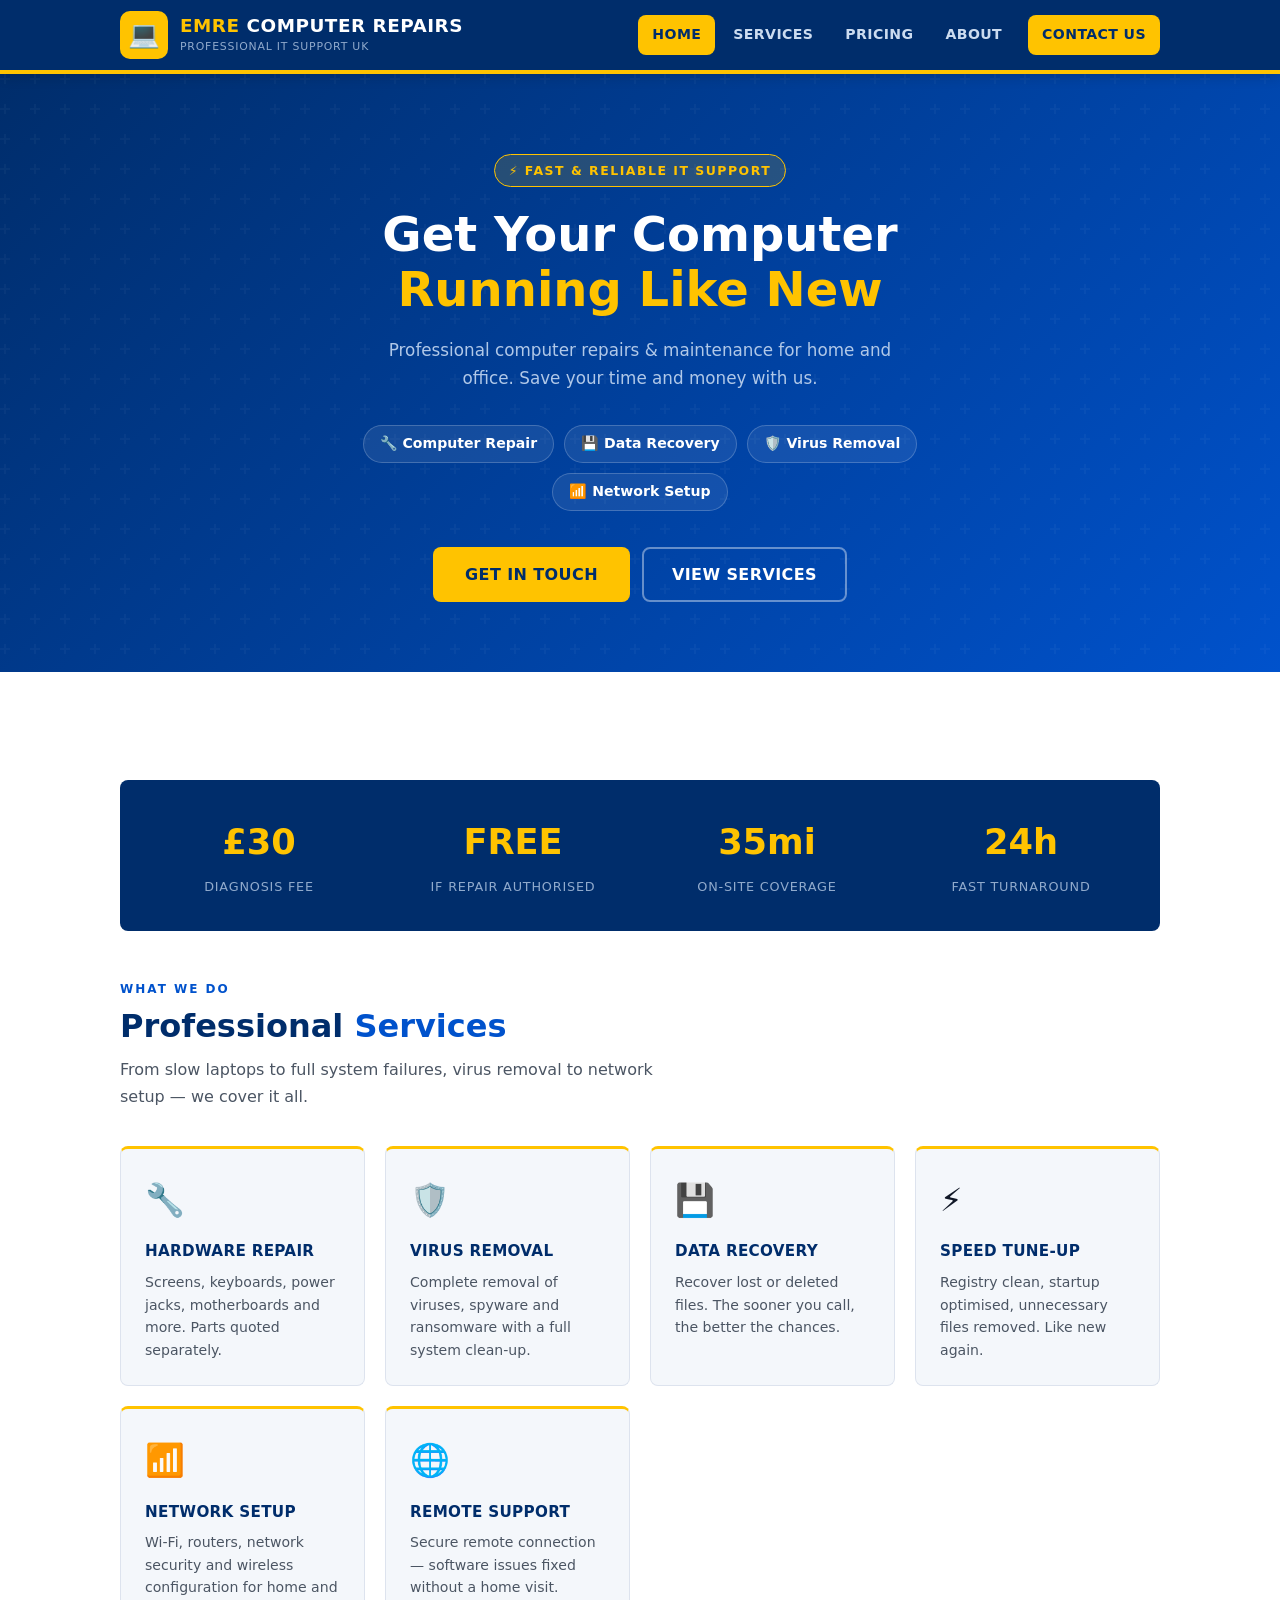
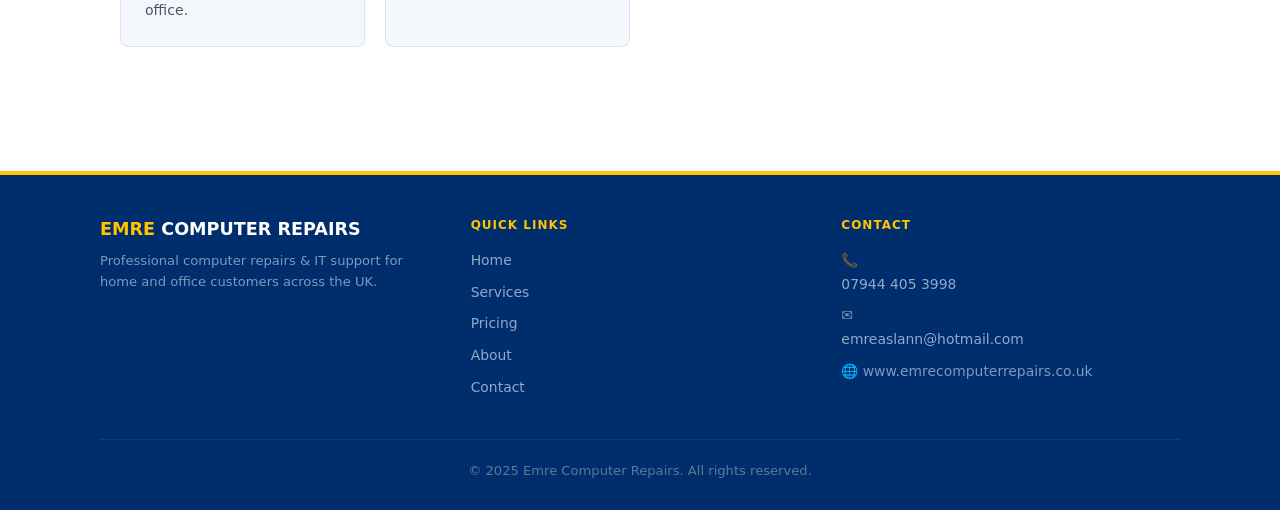
==== commit 586fbdf2: "Full redesign index" ====
--- a/index.html
+++ b/index.html
@@ -2,63 +2,109 @@
 <html lang="en">
 <head>
   <meta charset="UTF-8">
-  <title>Emre Computer Repairs | Professional IT Support UK</title>
   <meta name="viewport" content="width=device-width, initial-scale=1.0">
   <link rel="stylesheet" href="style.css">
+  <title>Emre Computer Repairs | Professional IT Support UK</title>
 </head>
 <body>
-<header>
-  <div class="header-inner">
-    <div class="logo-wrap">
-      <svg class="logo-svg" viewBox="0 0 72 72" xmlns="http://www.w3.org/2000/svg">
-        <circle cx="36" cy="36" r="36" fill="#003A75"/>
-        <rect x="14" y="18" width="44" height="26" rx="3" fill="#0057A8" stroke="#FFD700" stroke-width="2"/>
-        <rect x="18" y="22" width="36" height="18" rx="1" fill="#001a3a"/>
-        <rect x="28" y="44" width="16" height="3" fill="#FFD700"/>
-        <rect x="24" y="47" width="24" height="2" rx="1" fill="#FFD700"/>
-        <circle cx="52" cy="24" r="3" fill="#FFD700"/>
-        <line x1="36" y1="27" x2="36" y2="36" stroke="#FFD700" stroke-width="2"/>
-        <line x1="31" y1="31" x2="41" y2="31" stroke="#FFD700" stroke-width="2"/>
-      </svg>
+  <header>
+    <div class="header-inner">
+      <a href="index.html" class="logo">
+        <div class="logo-icon">💻</div>
+        <div class="logo-text">
+          <strong><span>EMRE</span> COMPUTER REPAIRS</strong>
+          <small>Professional IT Support UK</small>
+        </div>
+      </a>
+      <nav class="nav-links">
+        <a href="index.html" class="active">Home</a>
+        <a href="services.html" >Services</a>
+        <a href="pricing.html" >Pricing</a>
+        <a href="about.html" >About</a>
+        <a href="contact.html"  class="nav-cta">Contact Us</a>
+      </nav>
+      <button class="hamburger" id="hamburger" aria-label="Menu">
+        <span></span><span></span><span></span>
+      </button>
     </div>
-    <div class="header-text">
-      <h1><span>EMRE</span> COMPUTER REPAIRS</h1>
-      <p>COMPUTER REPAIRS &amp; MAINTENANCE &nbsp;|&nbsp; www.emrecomputerrepairs.co.uk</p>
+    <nav class="mobile-nav" id="mobile-nav">
+      <a href="index.html" class="active">Home</a>
+      <a href="services.html" >Services</a>
+      <a href="pricing.html" >Pricing</a>
+      <a href="about.html" >About</a>
+      <a href="contact.html" >Contact Us</a>
+    </nav>
+  </header>
+  <script>
+    const btn = document.getElementById("hamburger");
+    const nav = document.getElementById("mobile-nav");
+    btn.addEventListener("click", () => {
+      btn.classList.toggle("open");
+      nav.classList.toggle("open");
+    });
+  </script>
+<section class="hero">
+  <div class="hero-inner">
+    <div class="hero-badge">⚡ Fast &amp; Reliable IT Support</div>
+    <h2>Get Your Computer<br><span>Running Like New</span></h2>
+    <p>Professional computer repairs &amp; maintenance for home and office. Save your time and money with us.</p>
+    <div class="hero-pills">
+      <span>🔧 Computer Repair</span>
+      <span>💾 Data Recovery</span>
+      <span>🛡️ Virus Removal</span>
+      <span>📶 Network Setup</span>
     </div>
-    <div class="header-contact">
-      <a href="tel:07944405398">📞 07944 405 3998</a>
-      <small>emreaslann@hotmail.com</small>
+    <div class="hero-btns">
+      <a href="contact.html" class="btn-primary">Get in Touch</a>
+      <a href="services.html" class="btn-outline">View Services</a>
     </div>
   </div>
-</header>
-<nav><a href="index.html" class="active">Home</a><a href="services.html">Services</a><a href="pricing.html">Pricing</a><a href="about.html">About</a><a href="contact.html">Contact</a></nav>
-<section class="hero">
-  <h2>Professional <span>Service</span> For <span>Home</span> And <span>Office</span></h2>
-  <p>We offer a very professional and fast service for your computer problem. Save your time and money with us.</p>
-  <div class="hero-bullets">
-    <span><b>&#10003;</b> Computer Repair</span>
-    <span><b>&#10003;</b> Data Recovery</span>
-    <span><b>&#10003;</b> Virus Removal</span>
-    <span><b>&#10003;</b> Network Setup</span>
-  </div>
-  <a href="contact.html" class="btn">Get in Touch</a>
 </section>
 <main>
-  <h2 class="section-title">Get Your Computer <span>Running Like New</span></h2>
-  <p class="section-sub">Fast, reliable IT support for home and office customers across the UK.</p>
-  <div class="cards">
-    <div class="card"><div class="card-icon">🔧</div><h3>Computer Repair</h3><p>Hardware and software repairs for desktops and laptops. Quick turnaround, no fix no charge.</p></div>
-    <div class="card"><div class="card-icon">🛡️</div><h3>Virus &amp; Malware Removal</h3><p>Complete removal of viruses and spyware. Includes system clean-up and security check.</p></div>
-    <div class="card"><div class="card-icon">💾</div><h3>Data Recovery</h3><p>Recover lost or deleted files even after formatting. Acting fast improves recovery chances.</p></div>
-    <div class="card"><div class="card-icon">📶</div><h3>Network Setup</h3><p>Home and office Wi-Fi setup, router configuration and network security.</p></div>
-    <div class="card"><div class="card-icon">⚡</div><h3>Speed Tune-Up</h3><p>Diagnose and fix slow performance. Registry clean, unnecessary files removed.</p></div>
-    <div class="card"><div class="card-icon">🌐</div><h3>Remote Support</h3><p>Quick help over a secure connection for software issues — no home visit needed.</p></div>
+  <div class="stats">
+    <div><span class="stat-num">£30</span><span class="stat-label">Diagnosis Fee</span></div>
+    <div><span class="stat-num">FREE</span><span class="stat-label">If Repair Authorised</span></div>
+    <div><span class="stat-num">35mi</span><span class="stat-label">On-Site Coverage</span></div>
+    <div><span class="stat-num">24h</span><span class="stat-label">Fast Turnaround</span></div>
   </div>
+  <section class="block">
+    <p class="section-label">What We Do</p>
+    <h2 class="section-title">Professional <span>Services</span></h2>
+    <p class="section-sub">From slow laptops to full system failures, virus removal to network setup — we cover it all.</p>
+    <div class="cards">
+      <div class="card"><div class="card-icon">🔧</div><h3>Hardware Repair</h3><p>Screens, keyboards, power jacks, motherboards and more. Parts quoted separately.</p></div>
+      <div class="card"><div class="card-icon">🛡️</div><h3>Virus Removal</h3><p>Complete removal of viruses, spyware and ransomware with a full system clean-up.</p></div>
+      <div class="card"><div class="card-icon">💾</div><h3>Data Recovery</h3><p>Recover lost or deleted files. The sooner you call, the better the chances.</p></div>
+      <div class="card"><div class="card-icon">⚡</div><h3>Speed Tune-Up</h3><p>Registry clean, startup optimised, unnecessary files removed. Like new again.</p></div>
+      <div class="card"><div class="card-icon">📶</div><h3>Network Setup</h3><p>Wi-Fi, routers, network security and wireless configuration for home and office.</p></div>
+      <div class="card"><div class="card-icon">🌐</div><h3>Remote Support</h3><p>Secure remote connection — software issues fixed without a home visit.</p></div>
+    </div>
+  </section>
 </main>
-<footer>
-  <p class="footer-brand"><span>EMRE</span> COMPUTER REPAIRS</p>
-  <p>📞 <a href="tel:07944405398">07944 405 3998</a> &nbsp;|&nbsp; ✉️ <a href="mailto:emreaslann@hotmail.com">emreaslann@hotmail.com</a></p>
-  <p style="margin-top:8px;">&copy; 2025 Emre Computer Repairs. All rights reserved.</p>
-</footer>
+  <footer>
+    <div class="footer-inner">
+      <div class="footer-brand">
+        <strong><span>EMRE</span> COMPUTER REPAIRS</strong>
+        <p>Professional computer repairs &amp; IT support for home and office customers across the UK.</p>
+      </div>
+      <div class="footer-col">
+        <h4>Quick Links</h4>
+        <a href="index.html">Home</a>
+        <a href="services.html">Services</a>
+        <a href="pricing.html">Pricing</a>
+        <a href="about.html">About</a>
+        <a href="contact.html">Contact</a>
+      </div>
+      <div class="footer-col">
+        <h4>Contact</h4>
+        <p>📞 <a href="tel:07944405398">07944 405 3998</a></p>
+        <p style="margin-top:8px;">✉️ <a href="mailto:emreaslann@hotmail.com">emreaslann@hotmail.com</a></p>
+        <p style="margin-top:8px;">🌐 www.emrecomputerrepairs.co.uk</p>
+      </div>
+    </div>
+    <div class="footer-bottom">
+      &copy; 2025 Emre Computer Repairs. All rights reserved.
+    </div>
+  </footer>
 </body>
 </html>
--- a/style.css
+++ b/style.css
@@ -1,123 +1,376 @@
+/* ===== RESET & TOKENS ===== */
 :root {
-  --blue: #0057A8;
-  --dark: #003A75;
-  --yellow: #FFD700;
-  --white: #FFFFFF;
-  --light-bg: #F0F4FA;
-  --text: #1A1A1A;
-  --muted: #555E6E;
-  --border: #D0D8E8;
-  --radius: 6px;
-  --max-w: 1060px;
+  --blue:    #0052CC;
+  --dark:    #002D6B;
+  --yellow:  #FFC300;
+  --white:   #FFFFFF;
+  --offwhite:#F4F7FB;
+  --text:    #111827;
+  --muted:   #4B5563;
+  --border:  #DDE3EE;
+  --radius:  8px;
+  --shadow:  0 4px 24px rgba(0,40,120,0.10);
+  --max-w:   1080px;
 }
 *, *::before, *::after { box-sizing: border-box; margin: 0; padding: 0; }
 html { scroll-behavior: smooth; }
-body { font-family: "Segoe UI", Arial, sans-serif; font-size: 16px; line-height: 1.7; color: var(--text); background: var(--white); }
-
-/* ── HEADER ── */
-header { background: var(--blue); color: var(--white); padding: 20px; border-bottom: 5px solid var(--yellow); }
-.header-inner { max-width: var(--max-w); margin: 0 auto; display: flex; align-items: center; gap: 18px; flex-wrap: wrap; }
-.logo-wrap { flex-shrink: 0; }
-.logo-svg { width: 72px; height: 72px; border-radius: 50%; border: 3px solid var(--yellow); background: var(--dark); display: flex; align-items: center; justify-content: center; overflow: hidden; }
-.header-text { flex: 1; }
-.header-text h1 { font-size: 1.9rem; font-weight: 900; text-transform: uppercase; letter-spacing: 1px; line-height: 1.1; }
-.header-text h1 span { color: var(--yellow); }
-.header-text p { font-size: 0.85rem; color: #b8d0ee; margin-top: 3px; }
-.header-contact { margin-left: auto; text-align: right; }
-.header-contact a { color: var(--yellow); text-decoration: none; font-size: 1.1rem; font-weight: 700; display: block; }
-.header-contact small { color: #b8d0ee; font-size: 0.78rem; }
-
-/* ── NAV ── */
-nav { background: var(--dark); display: flex; justify-content: center; flex-wrap: wrap; gap: 2px; padding: 8px 12px; }
-nav a { color: var(--white); text-decoration: none; font-weight: 700; font-size: 0.9rem; padding: 7px 18px; border-radius: var(--radius); text-transform: uppercase; letter-spacing: 0.5px; transition: background 0.2s, color 0.2s; }
-nav a:hover, nav a.active { background: var(--yellow); color: var(--dark); }
-
-/* ── HERO ── */
-.hero { background: linear-gradient(135deg, var(--dark) 0%, var(--blue) 100%); color: var(--white); text-align: center; padding: 60px 20px; border-bottom: 5px solid var(--yellow); }
-.hero h2 { font-size: 2.2rem; font-weight: 900; text-transform: uppercase; max-width: 700px; margin: 0 auto 10px; line-height: 1.2; }
+body { font-family: "Segoe UI", system-ui, Arial, sans-serif; font-size: 16px; line-height: 1.7; color: var(--text); background: var(--white); }
+a { color: inherit; }
+img { max-width: 100%; }
+
+/* ===== HEADER ===== */
+header {
+  background: var(--dark);
+  border-bottom: 4px solid var(--yellow);
+  position: sticky; top: 0; z-index: 100;
+  box-shadow: 0 2px 12px rgba(0,0,0,0.18);
+}
+.header-inner {
+  max-width: var(--max-w);
+  margin: 0 auto;
+  padding: 0 20px;
+  height: 70px;
+  display: flex;
+  align-items: center;
+  gap: 16px;
+}
+
+/* LOGO */
+.logo {
+  display: flex;
+  align-items: center;
+  gap: 12px;
+  text-decoration: none;
+  flex-shrink: 0;
+}
+.logo-icon {
+  width: 48px; height: 48px;
+  background: var(--yellow);
+  border-radius: 10px;
+  display: flex; align-items: center; justify-content: center;
+  font-size: 1.6rem;
+  flex-shrink: 0;
+}
+.logo-text { line-height: 1.15; }
+.logo-text strong {
+  display: block;
+  font-size: 1.15rem;
+  font-weight: 900;
+  color: var(--white);
+  text-transform: uppercase;
+  letter-spacing: 0.5px;
+}
+.logo-text strong span { color: var(--yellow); }
+.logo-text small {
+  font-size: 0.68rem;
+  color: #90aacc;
+  text-transform: uppercase;
+  letter-spacing: 0.8px;
+}
+
+/* DESKTOP NAV */
+.nav-links {
+  display: flex;
+  align-items: center;
+  gap: 4px;
+  margin-left: auto;
+}
+.nav-links a {
+  color: #ccdcf0;
+  text-decoration: none;
+  font-weight: 600;
+  font-size: 0.88rem;
+  padding: 8px 14px;
+  border-radius: var(--radius);
+  text-transform: uppercase;
+  letter-spacing: 0.4px;
+  transition: background 0.18s, color 0.18s;
+  white-space: nowrap;
+}
+.nav-links a:hover, .nav-links a.active {
+  background: var(--yellow);
+  color: var(--dark);
+}
+.nav-cta {
+  background: var(--yellow) !important;
+  color: var(--dark) !important;
+  margin-left: 8px;
+  font-weight: 800 !important;
+}
+
+/* HAMBURGER */
+.hamburger {
+  display: none;
+  margin-left: auto;
+  background: none;
+  border: none;
+  cursor: pointer;
+  padding: 8px;
+  flex-direction: column;
+  gap: 5px;
+}
+.hamburger span {
+  display: block;
+  width: 26px; height: 2.5px;
+  background: var(--white);
+  border-radius: 2px;
+  transition: all 0.3s;
+}
+.hamburger.open span:nth-child(1) { transform: translateY(7.5px) rotate(45deg); }
+.hamburger.open span:nth-child(2) { opacity: 0; }
+.hamburger.open span:nth-child(3) { transform: translateY(-7.5px) rotate(-45deg); }
+
+/* MOBILE DRAWER */
+.mobile-nav {
+  display: none;
+  flex-direction: column;
+  background: var(--dark);
+  border-top: 1px solid rgba(255,255,255,0.08);
+  padding: 12px 20px 20px;
+}
+.mobile-nav.open { display: flex; }
+.mobile-nav a {
+  color: #ccdcf0;
+  text-decoration: none;
+  font-weight: 600;
+  font-size: 1rem;
+  padding: 12px 0;
+  border-bottom: 1px solid rgba(255,255,255,0.07);
+  text-transform: uppercase;
+  letter-spacing: 0.4px;
+  transition: color 0.18s;
+}
+.mobile-nav a:hover, .mobile-nav a.active { color: var(--yellow); }
+.mobile-nav a:last-child { border-bottom: none; }
+
+/* ===== HERO ===== */
+.hero {
+  background: linear-gradient(135deg, var(--dark) 0%, var(--blue) 100%);
+  color: var(--white);
+  padding: 80px 20px 70px;
+  text-align: center;
+  position: relative;
+  overflow: hidden;
+}
+.hero::before {
+  content: '';
+  position: absolute; inset: 0;
+  background: url("data:image/svg+xml,%3Csvg width='60' height='60' viewBox='0 0 60 60' xmlns='http://www.w3.org/2000/svg'%3E%3Cg fill='none' fill-rule='evenodd'%3E%3Cg fill='%23ffffff' fill-opacity='0.03'%3E%3Cpath d='M36 34v-4h-2v4h-4v2h4v4h2v-4h4v-2h-4zm0-30V0h-2v4h-4v2h4v4h2V6h4V4h-4zM6 34v-4H4v4H0v2h4v4h2v-4h4v-2H6zM6 4V0H4v4H0v2h4v4h2V6h4V4H6z'/%3E%3C/g%3E%3C/g%3E%3C/svg%3E");
+}
+.hero-inner { position: relative; max-width: 700px; margin: 0 auto; }
+.hero-badge {
+  display: inline-block;
+  background: rgba(255,195,0,0.15);
+  border: 1px solid var(--yellow);
+  color: var(--yellow);
+  font-size: 0.78rem;
+  font-weight: 700;
+  text-transform: uppercase;
+  letter-spacing: 1.5px;
+  padding: 5px 14px;
+  border-radius: 30px;
+  margin-bottom: 20px;
+}
+.hero h2 {
+  font-size: clamp(1.8rem, 5vw, 3rem);
+  font-weight: 900;
+  line-height: 1.15;
+  margin-bottom: 18px;
+}
 .hero h2 span { color: var(--yellow); }
-.hero p { font-size: 1.05rem; color: #b8d0ee; max-width: 540px; margin: 0 auto 24px; }
-.hero-bullets { display: flex; justify-content: center; flex-wrap: wrap; gap: 12px; margin-bottom: 32px; }
-.hero-bullets span { background: rgba(255,255,255,0.1); border: 1px solid var(--yellow); color: var(--white); padding: 6px 16px; border-radius: 30px; font-size: 0.9rem; font-weight: 600; }
-.hero-bullets span b { color: var(--yellow); }
-.btn { display: inline-block; background: var(--yellow); color: var(--dark); font-weight: 900; padding: 14px 32px; border-radius: var(--radius); text-decoration: none; font-size: 1rem; text-transform: uppercase; letter-spacing: 0.5px; transition: opacity 0.2s; }
-.btn:hover { opacity: 0.85; }
-
-/* ── MAIN ── */
-main { max-width: var(--max-w); margin: 0 auto; padding: 48px 20px; }
-.section-title { font-size: 1.7rem; color: var(--dark); font-weight: 900; text-transform: uppercase; margin-bottom: 6px; }
+.hero p {
+  font-size: 1.05rem;
+  color: #b0c8e8;
+  max-width: 520px;
+  margin: 0 auto 32px;
+}
+.hero-pills {
+  display: flex;
+  justify-content: center;
+  flex-wrap: wrap;
+  gap: 10px;
+  margin-bottom: 36px;
+}
+.hero-pills span {
+  background: rgba(255,255,255,0.08);
+  border: 1px solid rgba(255,255,255,0.2);
+  color: var(--white);
+  padding: 6px 16px;
+  border-radius: 30px;
+  font-size: 0.88rem;
+  font-weight: 600;
+}
+.hero-btns { display: flex; gap: 12px; justify-content: center; flex-wrap: wrap; }
+.btn-primary {
+  background: var(--yellow);
+  color: var(--dark);
+  font-weight: 800;
+  padding: 14px 32px;
+  border-radius: var(--radius);
+  text-decoration: none;
+  font-size: 1rem;
+  text-transform: uppercase;
+  letter-spacing: 0.4px;
+  transition: opacity 0.2s, transform 0.2s;
+  display: inline-block;
+}
+.btn-primary:hover { opacity: 0.88; transform: translateY(-1px); }
+.btn-outline {
+  border: 2px solid rgba(255,255,255,0.4);
+  color: var(--white);
+  font-weight: 700;
+  padding: 12px 28px;
+  border-radius: var(--radius);
+  text-decoration: none;
+  font-size: 1rem;
+  text-transform: uppercase;
+  letter-spacing: 0.4px;
+  transition: border-color 0.2s, background 0.2s;
+  display: inline-block;
+}
+.btn-outline:hover { border-color: var(--yellow); background: rgba(255,195,0,0.08); }
+
+/* ===== MAIN ===== */
+main { max-width: var(--max-w); margin: 0 auto; padding: 60px 20px; }
+section.block { margin-bottom: 64px; }
+.section-label {
+  font-size: 0.75rem;
+  font-weight: 700;
+  text-transform: uppercase;
+  letter-spacing: 2px;
+  color: var(--blue);
+  margin-bottom: 8px;
+}
+.section-title {
+  font-size: clamp(1.5rem, 3vw, 2rem);
+  font-weight: 900;
+  color: var(--dark);
+  margin-bottom: 10px;
+  line-height: 1.2;
+}
 .section-title span { color: var(--blue); }
-.section-sub { color: var(--muted); margin-bottom: 32px; font-size: 0.95rem; }
-
-/* ── SERVICE CARDS ── */
-.cards { display: grid; grid-template-columns: repeat(auto-fit, minmax(230px, 1fr)); gap: 20px; margin-top: 28px; }
-.card { background: var(--light-bg); border: 1px solid var(--border); border-top: 4px solid var(--yellow); border-radius: var(--radius); padding: 22px; transition: transform 0.15s, box-shadow 0.15s; }
-.card:hover { transform: translateY(-3px); box-shadow: 0 6px 20px rgba(0,0,0,0.1); }
-.card-icon { font-size: 2rem; margin-bottom: 10px; }
-.card h3 { color: var(--dark); font-size: 1rem; font-weight: 700; text-transform: uppercase; margin-bottom: 8px; }
-.card p { color: var(--muted); font-size: 0.88rem; }
-
-/* ── PRICING TABLE ── */
-.price-section-intro { display: flex; flex-wrap: wrap; gap: 16px; margin-bottom: 32px; }
-.price-highlight { flex: 1; min-width: 160px; background: var(--blue); color: var(--white); border-radius: var(--radius); padding: 20px; text-align: center; border-bottom: 4px solid var(--yellow); }
-.price-highlight.gold { background: var(--yellow); color: var(--dark); }
-.price-highlight .big { font-size: 2rem; font-weight: 900; display: block; line-height: 1; }
-.price-highlight .label { font-size: 0.78rem; text-transform: uppercase; letter-spacing: 0.5px; margin-top: 4px; display: block; opacity: 0.85; }
-
-.price-table { width: 100%; border-collapse: collapse; margin-top: 24px; font-size: 0.95rem; border-radius: var(--radius); overflow: hidden; box-shadow: 0 4px 20px rgba(0,57,117,0.12); }
-.price-table thead tr { background: var(--dark); color: var(--white); }
-.price-table thead th { padding: 14px 18px; text-align: left; font-weight: 700; text-transform: uppercase; font-size: 0.82rem; letter-spacing: 0.8px; }
-.price-table thead th:last-child { text-align: right; color: var(--yellow); }
-.price-table .cat-row td { background: var(--blue); color: var(--yellow); font-weight: 900; font-size: 0.8rem; text-transform: uppercase; letter-spacing: 1px; padding: 8px 18px; }
-.price-table tbody tr:nth-child(even):not(.cat-row) { background: var(--light-bg); }
-.price-table tbody tr:not(.cat-row):hover { background: #dde8f8; }
-.price-table td { padding: 11px 18px; border-bottom: 1px solid var(--border); color: var(--text); vertical-align: top; }
-.price-table td:last-child { text-align: right; font-weight: 900; color: var(--blue); white-space: nowrap; font-size: 1.05rem; }
-.price-table td small { display: block; color: var(--muted); font-size: 0.76rem; font-weight: 400; margin-top: 2px; line-height: 1.4; }
-.price-note { margin-top: 20px; background: #fff8dc; border-left: 5px solid var(--yellow); padding: 14px 18px; border-radius: var(--radius); font-size: 0.88rem; color: var(--muted); }
-
-/* ── CONTACT ── */
-.contact-grid { display: grid; grid-template-columns: 1fr 1fr; gap: 40px; }
-.contact-form .form-group { margin-bottom: 18px; }
-.contact-form label { display: block; font-weight: 700; color: var(--dark); margin-bottom: 5px; font-size: 0.88rem; text-transform: uppercase; }
-.contact-form input, .contact-form textarea { width: 100%; padding: 10px 14px; border: 1px solid var(--border); border-radius: var(--radius); font-size: 1rem; font-family: inherit; background: var(--light-bg); transition: border-color 0.2s; }
-.contact-form input:focus, .contact-form textarea:focus { outline: none; border-color: var(--blue); }
-.contact-form textarea { height: 120px; resize: vertical; }
-.btn-submit { background: var(--blue); color: var(--white); border: none; padding: 12px 32px; font-size: 1rem; font-weight: 700; text-transform: uppercase; border-radius: var(--radius); cursor: pointer; transition: background 0.2s; }
-.btn-submit:hover { background: var(--dark); }
-.contact-info-box { background: var(--dark); color: var(--white); border-radius: var(--radius); padding: 28px; }
-.contact-info-box h3 { color: var(--yellow); font-size: 1rem; text-transform: uppercase; letter-spacing: 0.5px; margin-bottom: 20px; }
-.info-row { display: flex; align-items: flex-start; gap: 12px; margin-bottom: 18px; }
-.info-icon { font-size: 1.3rem; }
-.info-row p { font-size: 0.9rem; color: #b8d0ee; }
+.section-sub { color: var(--muted); max-width: 580px; margin-bottom: 36px; }
+
+/* CARDS */
+.cards {
+  display: grid;
+  grid-template-columns: repeat(auto-fit, minmax(240px, 1fr));
+  gap: 20px;
+}
+.card {
+  background: var(--offwhite);
+  border: 1px solid var(--border);
+  border-radius: var(--radius);
+  padding: 24px;
+  transition: transform 0.18s, box-shadow 0.18s;
+  border-top: 3px solid var(--yellow);
+}
+.card:hover { transform: translateY(-4px); box-shadow: var(--shadow); }
+.card-icon { font-size: 2rem; margin-bottom: 12px; }
+.card h3 { font-size: 0.95rem; font-weight: 800; text-transform: uppercase; color: var(--dark); margin-bottom: 6px; letter-spacing: 0.3px; }
+.card p { color: var(--muted); font-size: 0.88rem; line-height: 1.6; }
+
+/* STATS BAR */
+.stats {
+  background: var(--dark);
+  border-radius: var(--radius);
+  padding: 32px 24px;
+  display: grid;
+  grid-template-columns: repeat(auto-fit, minmax(140px, 1fr));
+  gap: 24px;
+  text-align: center;
+  margin: 48px 0;
+}
+.stat-num { font-size: 2.2rem; font-weight: 900; color: var(--yellow); display: block; }
+.stat-label { font-size: 0.8rem; color: #90aacc; text-transform: uppercase; letter-spacing: 0.8px; }
+
+/* PRICING */
+.price-highlights {
+  display: grid;
+  grid-template-columns: repeat(auto-fit, minmax(150px, 1fr));
+  gap: 16px;
+  margin-bottom: 32px;
+}
+.ph-card {
+  background: var(--dark);
+  border-radius: var(--radius);
+  padding: 20px 16px;
+  text-align: center;
+  border-bottom: 3px solid var(--yellow);
+}
+.ph-card.gold { background: var(--yellow); }
+.ph-price { font-size: 1.9rem; font-weight: 900; color: var(--yellow); display: block; line-height: 1; }
+.ph-card.gold .ph-price { color: var(--dark); }
+.ph-label { font-size: 0.72rem; text-transform: uppercase; letter-spacing: 0.8px; color: #90aacc; margin-top: 4px; display: block; }
+.ph-card.gold .ph-label { color: var(--dark); opacity: 0.7; }
+
+.price-table { width: 100%; border-collapse: collapse; border-radius: var(--radius); overflow: hidden; box-shadow: var(--shadow); }
+.price-table thead tr { background: var(--dark); }
+.price-table thead th { padding: 14px 18px; text-align: left; font-size: 0.8rem; text-transform: uppercase; letter-spacing: 0.8px; color: var(--yellow); font-weight: 700; }
+.price-table thead th:last-child { text-align: right; }
+.price-table .cat-row td { background: var(--blue); color: var(--white); font-weight: 800; font-size: 0.78rem; text-transform: uppercase; letter-spacing: 1px; padding: 9px 18px; }
+.price-table tbody tr:nth-child(even):not(.cat-row) { background: var(--offwhite); }
+.price-table tbody tr:not(.cat-row):hover { background: #e6eef8; }
+.price-table td { padding: 12px 18px; border-bottom: 1px solid var(--border); vertical-align: top; }
+.price-table td:last-child { text-align: right; font-weight: 900; color: var(--blue); font-size: 1.05rem; white-space: nowrap; }
+.price-table td small { display: block; color: var(--muted); font-size: 0.75rem; font-weight: 400; margin-top: 3px; line-height: 1.4; }
+.price-note { margin-top: 20px; background: #fff8e0; border-left: 4px solid var(--yellow); padding: 14px 18px; border-radius: var(--radius); font-size: 0.87rem; color: var(--muted); }
+.price-note a { color: var(--blue); font-weight: 600; }
+
+/* CONTACT */
+.contact-grid { display: grid; grid-template-columns: 1fr 1fr; gap: 40px; align-items: start; }
+.form-group { margin-bottom: 18px; }
+.form-group label { display: block; font-weight: 700; font-size: 0.82rem; text-transform: uppercase; letter-spacing: 0.5px; color: var(--dark); margin-bottom: 6px; }
+.form-group input, .form-group textarea { width: 100%; padding: 11px 14px; border: 1.5px solid var(--border); border-radius: var(--radius); font-size: 0.97rem; font-family: inherit; background: var(--offwhite); transition: border-color 0.18s, box-shadow 0.18s; }
+.form-group input:focus, .form-group textarea:focus { outline: none; border-color: var(--blue); box-shadow: 0 0 0 3px rgba(0,82,204,0.1); }
+.form-group textarea { height: 120px; resize: vertical; }
+.btn-submit { background: var(--blue); color: var(--white); border: none; padding: 13px 32px; font-size: 0.97rem; font-weight: 800; text-transform: uppercase; letter-spacing: 0.5px; border-radius: var(--radius); cursor: pointer; transition: background 0.18s, transform 0.18s; }
+.btn-submit:hover { background: var(--dark); transform: translateY(-1px); }
+.contact-info-box { background: var(--dark); border-radius: var(--radius); padding: 30px; }
+.contact-info-box h3 { color: var(--yellow); font-size: 0.8rem; text-transform: uppercase; letter-spacing: 1px; margin-bottom: 24px; font-weight: 800; }
+.info-row { display: flex; gap: 14px; margin-bottom: 22px; align-items: flex-start; }
+.info-row .icon { font-size: 1.3rem; margin-top: 2px; flex-shrink: 0; }
+.info-row .info-label { font-size: 0.75rem; color: #7a9bbf; text-transform: uppercase; letter-spacing: 0.5px; margin-bottom: 2px; }
 .info-row a { color: var(--yellow); text-decoration: none; font-weight: 700; font-size: 1rem; }
-
-/* ── ABOUT ── */
-.about-text p { color: var(--muted); margin-bottom: 16px; }
-.about-text h3 { color: var(--dark); font-size: 1rem; font-weight: 700; text-transform: uppercase; margin: 24px 0 8px; }
-.why-list { list-style: none; margin-top: 16px; }
-.why-list li { padding: 10px 0; border-bottom: 1px solid var(--border); display: flex; gap: 12px; color: var(--muted); font-size: 0.95rem; }
-.why-list li::before { content: "✓"; color: var(--blue); font-weight: 900; flex-shrink: 0; }
-
-/* ── FOOTER ── */
-footer { background: var(--dark); color: #b8d0ee; text-align: center; padding: 28px 16px; font-size: 0.88rem; border-top: 5px solid var(--yellow); }
-footer a { color: var(--yellow); text-decoration: none; }
-footer p { margin-bottom: 4px; }
-.footer-brand { font-size: 1.1rem; font-weight: 900; color: var(--white); text-transform: uppercase; letter-spacing: 1px; margin-bottom: 8px; }
-.footer-brand span { color: var(--yellow); }
-
-/* ── RESPONSIVE ── */
-@media (max-width: 640px) {
+.info-row a:hover { text-decoration: underline; }
+
+/* ABOUT */
+.about-grid { display: grid; grid-template-columns: 1fr 1fr; gap: 48px; align-items: start; }
+.about-text p { color: var(--muted); margin-bottom: 18px; line-height: 1.75; }
+.about-text h3 { font-size: 0.82rem; font-weight: 800; text-transform: uppercase; letter-spacing: 1px; color: var(--dark); margin: 28px 0 12px; }
+.why-list { list-style: none; }
+.why-list li { padding: 10px 0; border-bottom: 1px solid var(--border); display: flex; gap: 12px; color: var(--muted); font-size: 0.93rem; }
+.why-list li::before { content: "✓"; color: var(--blue); font-weight: 900; flex-shrink: 0; font-size: 1rem; }
+.about-cta-box { background: var(--dark); border-radius: var(--radius); padding: 32px; border-top: 4px solid var(--yellow); }
+.about-cta-box h3 { color: var(--yellow); font-size: 1.2rem; font-weight: 900; margin-bottom: 12px; }
+.about-cta-box p { color: #90aacc; font-size: 0.92rem; margin-bottom: 24px; line-height: 1.65; }
+.about-cta-box .btn-primary { display: block; text-align: center; }
+
+/* FOOTER */
+footer { background: var(--dark); border-top: 4px solid var(--yellow); padding: 40px 20px 28px; }
+.footer-inner { max-width: var(--max-w); margin: 0 auto; display: grid; grid-template-columns: 1fr 1fr 1fr; gap: 32px; margin-bottom: 32px; }
+.footer-brand strong { display: block; font-size: 1.1rem; font-weight: 900; color: var(--white); text-transform: uppercase; margin-bottom: 6px; }
+.footer-brand strong span { color: var(--yellow); }
+.footer-brand p { font-size: 0.82rem; color: #7a9bbf; line-height: 1.6; }
+.footer-col h4 { font-size: 0.75rem; font-weight: 800; text-transform: uppercase; letter-spacing: 1px; color: var(--yellow); margin-bottom: 14px; }
+.footer-col a { display: block; color: #90aacc; text-decoration: none; font-size: 0.87rem; margin-bottom: 8px; transition: color 0.18s; }
+.footer-col a:hover { color: var(--yellow); }
+.footer-col p { color: #7a9bbf; font-size: 0.87rem; line-height: 1.7; }
+.footer-bottom { border-top: 1px solid rgba(255,255,255,0.08); padding-top: 20px; text-align: center; color: #5a7a9a; font-size: 0.82rem; max-width: var(--max-w); margin: 0 auto; }
+
+/* ===== RESPONSIVE ===== */
+@media (max-width: 768px) {
+  .nav-links { display: none; }
+  .hamburger { display: flex; }
+  .hero { padding: 56px 20px 52px; }
+  main { padding: 40px 16px; }
   .contact-grid { grid-template-columns: 1fr; }
-  .header-inner { justify-content: center; text-align: center; }
-  .header-contact { margin-left: 0; text-align: center; width: 100%; }
-  .header-text h1 { font-size: 1.5rem; }
-  .hero h2 { font-size: 1.5rem; }
-  .hero { padding: 40px 16px; }
-  main { padding: 32px 16px; }
-  .price-table { font-size: 0.82rem; }
-  .price-table td, .price-table th { padding: 8px 10px; }
-  .price-section-intro { gap: 10px; }
-  .price-highlight { min-width: 120px; padding: 14px; }
-  .price-highlight .big { font-size: 1.5rem; }
-}
+  .about-grid { grid-template-columns: 1fr; }
+  .footer-inner { grid-template-columns: 1fr; gap: 24px; }
+  .price-table td, .price-table th { padding: 9px 12px; font-size: 0.85rem; }
+}
+@media (max-width: 480px) {
+  .logo-text small { display: none; }
+  .header-inner { height: 62px; }
+  .stats { grid-template-columns: 1fr 1fr; }
+}
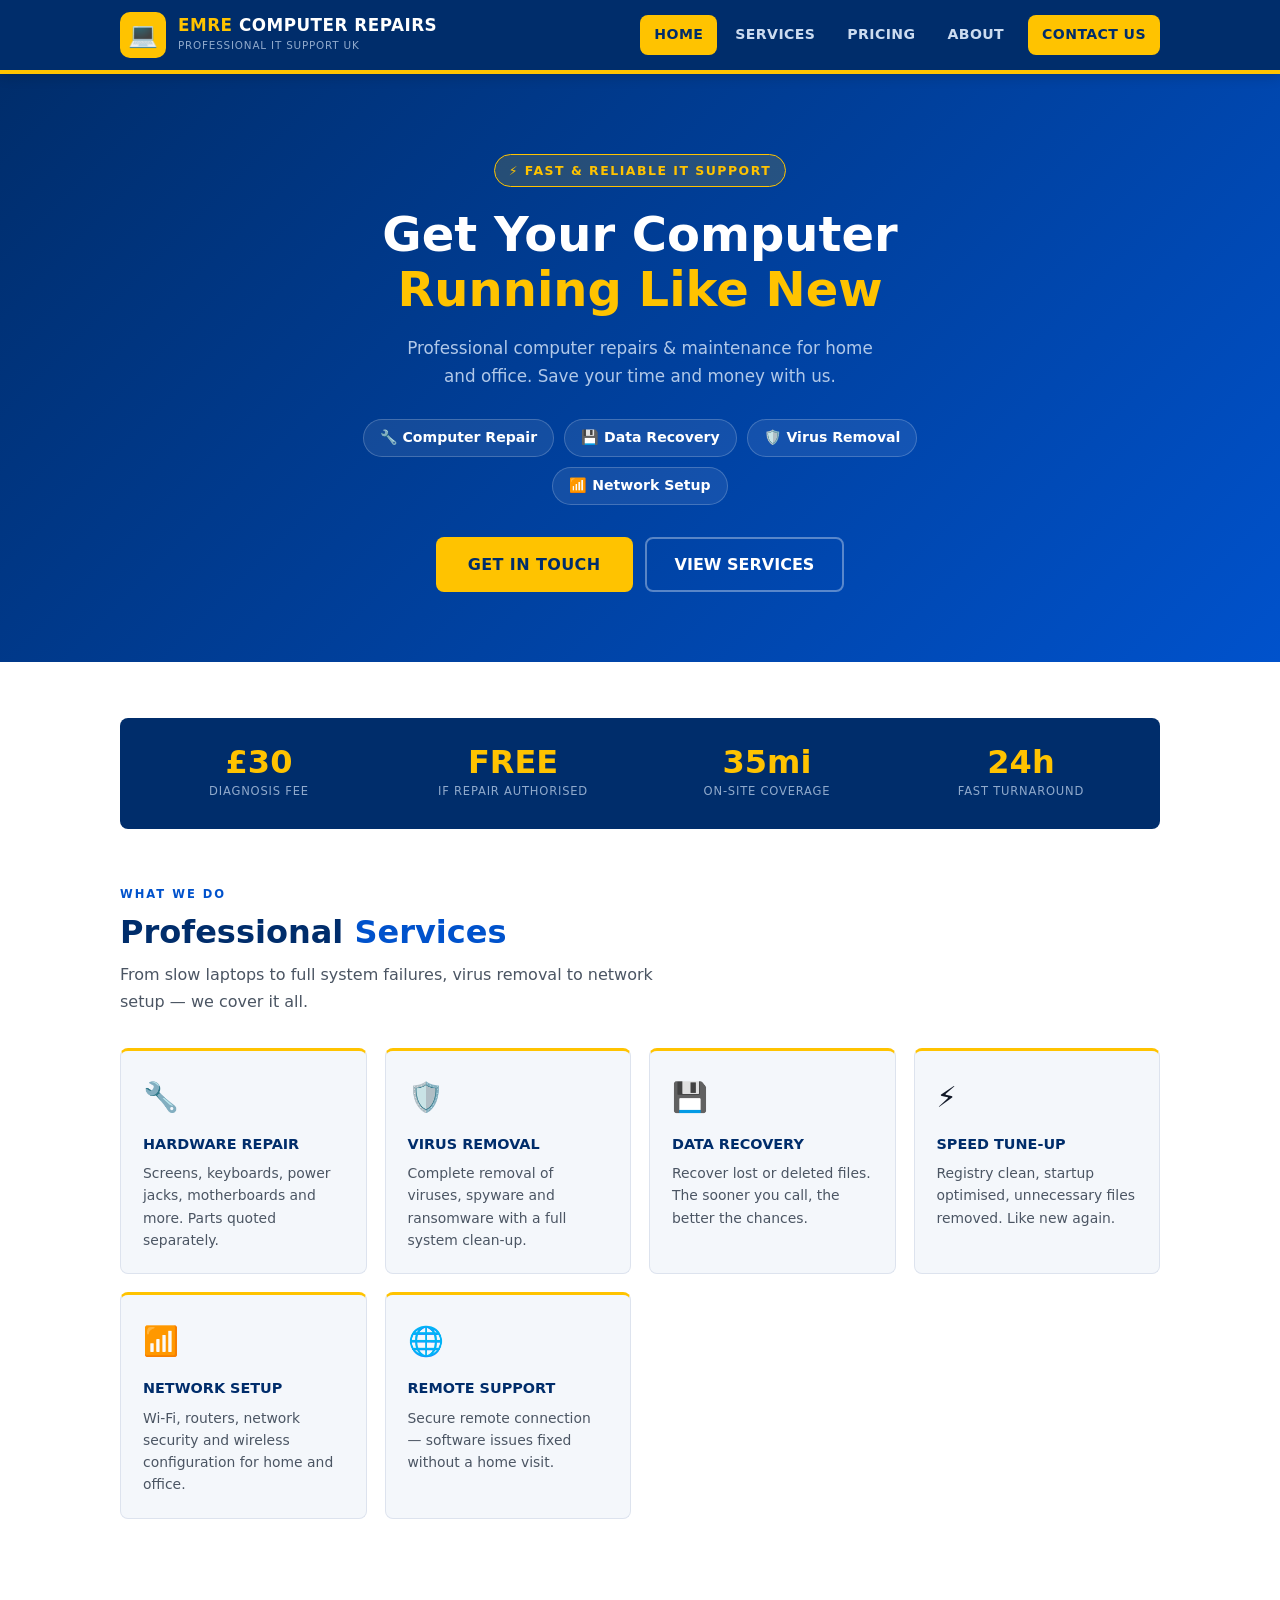
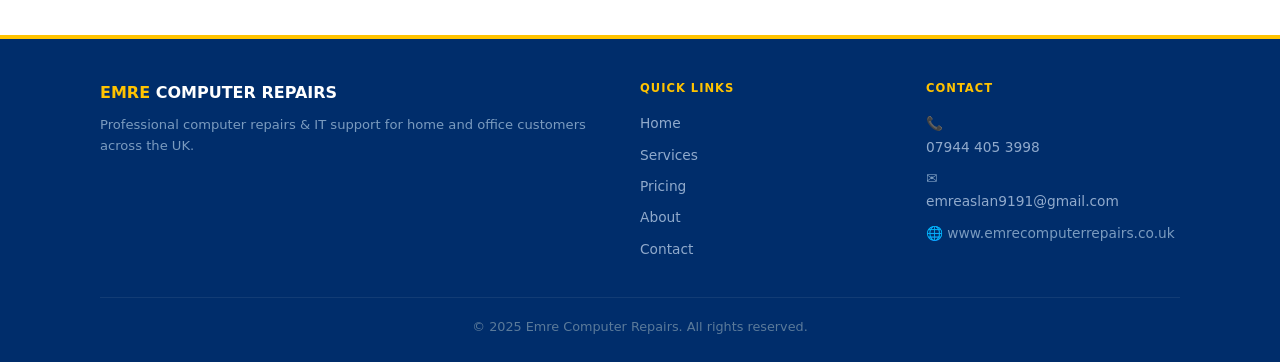
==== commit f311ae1f: "Update email to emreaslan9191@gmail.com" ====
--- a/index.html
+++ b/index.html
@@ -98,7 +98,7 @@
       <div class="footer-col">
         <h4>Contact</h4>
         <p>📞 <a href="tel:07944405398">07944 405 3998</a></p>
-        <p style="margin-top:8px;">✉️ <a href="mailto:emreaslann@hotmail.com">emreaslann@hotmail.com</a></p>
+        <p style="margin-top:8px;">✉️ <a href="mailto:emreaslan9191@gmail.com">emreaslan9191@gmail.com</a></p>
         <p style="margin-top:8px;">🌐 www.emrecomputerrepairs.co.uk</p>
       </div>
     </div>
--- a/style.css
+++ b/style.css
@@ -16,7 +16,6 @@
 html { scroll-behavior: smooth; }
 body { font-family: "Segoe UI", system-ui, Arial, sans-serif; font-size: 16px; line-height: 1.7; color: var(--text); background: var(--white); }
 a { color: inherit; }
-img { max-width: 100%; }
 
 /* ===== HEADER ===== */
 header {
@@ -44,17 +43,17 @@
   flex-shrink: 0;
 }
 .logo-icon {
-  width: 48px; height: 48px;
+  width: 46px; height: 46px;
   background: var(--yellow);
   border-radius: 10px;
   display: flex; align-items: center; justify-content: center;
-  font-size: 1.6rem;
+  font-size: 1.5rem;
   flex-shrink: 0;
 }
 .logo-text { line-height: 1.15; }
 .logo-text strong {
   display: block;
-  font-size: 1.15rem;
+  font-size: 1.05rem;
   font-weight: 900;
   color: var(--white);
   text-transform: uppercase;
@@ -62,13 +61,13 @@
 }
 .logo-text strong span { color: var(--yellow); }
 .logo-text small {
-  font-size: 0.68rem;
+  font-size: 0.65rem;
   color: #90aacc;
   text-transform: uppercase;
   letter-spacing: 0.8px;
 }
 
-/* DESKTOP NAV */
+/* ===== DESKTOP NAV — visible by default, hidden on mobile ===== */
 .nav-links {
   display: flex;
   align-items: center;
@@ -87,46 +86,40 @@
   transition: background 0.18s, color 0.18s;
   white-space: nowrap;
 }
-.nav-links a:hover, .nav-links a.active {
-  background: var(--yellow);
-  color: var(--dark);
-}
-.nav-cta {
-  background: var(--yellow) !important;
-  color: var(--dark) !important;
-  margin-left: 8px;
-  font-weight: 800 !important;
-}
-
-/* HAMBURGER */
+.nav-links a:hover, .nav-links a.active { background: var(--yellow); color: var(--dark); }
+.nav-cta { background: var(--yellow) !important; color: var(--dark) !important; font-weight: 800 !important; margin-left: 6px; }
+
+/* ===== HAMBURGER — hidden on desktop ===== */
 .hamburger {
   display: none;
   margin-left: auto;
   background: none;
-  border: none;
+  border: 2px solid rgba(255,255,255,0.3);
+  border-radius: var(--radius);
   cursor: pointer;
-  padding: 8px;
+  padding: 8px 10px;
   flex-direction: column;
   gap: 5px;
+  flex-shrink: 0;
 }
 .hamburger span {
   display: block;
-  width: 26px; height: 2.5px;
+  width: 22px; height: 2px;
   background: var(--white);
   border-radius: 2px;
-  transition: all 0.3s;
-}
-.hamburger.open span:nth-child(1) { transform: translateY(7.5px) rotate(45deg); }
-.hamburger.open span:nth-child(2) { opacity: 0; }
-.hamburger.open span:nth-child(3) { transform: translateY(-7.5px) rotate(-45deg); }
-
-/* MOBILE DRAWER */
+  transition: all 0.28s ease;
+}
+.hamburger.open span:nth-child(1) { transform: translateY(7px) rotate(45deg); }
+.hamburger.open span:nth-child(2) { opacity: 0; transform: scaleX(0); }
+.hamburger.open span:nth-child(3) { transform: translateY(-7px) rotate(-45deg); }
+
+/* ===== MOBILE DRAWER — hidden by default ===== */
 .mobile-nav {
   display: none;
   flex-direction: column;
   background: var(--dark);
   border-top: 1px solid rgba(255,255,255,0.08);
-  padding: 12px 20px 20px;
+  padding: 8px 20px 20px;
 }
 .mobile-nav.open { display: flex; }
 .mobile-nav a {
@@ -134,13 +127,13 @@
   text-decoration: none;
   font-weight: 600;
   font-size: 1rem;
-  padding: 12px 0;
+  padding: 14px 0;
   border-bottom: 1px solid rgba(255,255,255,0.07);
   text-transform: uppercase;
-  letter-spacing: 0.4px;
-  transition: color 0.18s;
-}
-.mobile-nav a:hover, .mobile-nav a.active { color: var(--yellow); }
+  letter-spacing: 0.5px;
+  transition: color 0.18s, padding-left 0.18s;
+}
+.mobile-nav a:hover, .mobile-nav a.active { color: var(--yellow); padding-left: 6px; }
 .mobile-nav a:last-child { border-bottom: none; }
 
 /* ===== HERO ===== */
@@ -149,15 +142,8 @@
   color: var(--white);
   padding: 80px 20px 70px;
   text-align: center;
-  position: relative;
-  overflow: hidden;
-}
-.hero::before {
-  content: '';
-  position: absolute; inset: 0;
-  background: url("data:image/svg+xml,%3Csvg width='60' height='60' viewBox='0 0 60 60' xmlns='http://www.w3.org/2000/svg'%3E%3Cg fill='none' fill-rule='evenodd'%3E%3Cg fill='%23ffffff' fill-opacity='0.03'%3E%3Cpath d='M36 34v-4h-2v4h-4v2h4v4h2v-4h4v-2h-4zm0-30V0h-2v4h-4v2h4v4h2V6h4V4h-4zM6 34v-4H4v4H0v2h4v4h2v-4h4v-2H6zM6 4V0H4v4H0v2h4v4h2V6h4V4H6z'/%3E%3C/g%3E%3C/g%3E%3C/svg%3E");
-}
-.hero-inner { position: relative; max-width: 700px; margin: 0 auto; }
+}
+.hero-inner { max-width: 680px; margin: 0 auto; }
 .hero-badge {
   display: inline-block;
   background: rgba(255,195,0,0.15);
@@ -172,24 +158,19 @@
   margin-bottom: 20px;
 }
 .hero h2 {
-  font-size: clamp(1.8rem, 5vw, 3rem);
+  font-size: clamp(1.9rem, 5vw, 3rem);
   font-weight: 900;
   line-height: 1.15;
-  margin-bottom: 18px;
+  margin-bottom: 16px;
 }
 .hero h2 span { color: var(--yellow); }
-.hero p {
-  font-size: 1.05rem;
-  color: #b0c8e8;
-  max-width: 520px;
-  margin: 0 auto 32px;
-}
+.hero p { font-size: 1.05rem; color: #b0c8e8; max-width: 500px; margin: 0 auto 28px; }
 .hero-pills {
   display: flex;
   justify-content: center;
   flex-wrap: wrap;
   gap: 10px;
-  margin-bottom: 36px;
+  margin-bottom: 32px;
 }
 .hero-pills span {
   background: rgba(255,255,255,0.08);
@@ -202,175 +183,140 @@
 }
 .hero-btns { display: flex; gap: 12px; justify-content: center; flex-wrap: wrap; }
 .btn-primary {
-  background: var(--yellow);
-  color: var(--dark);
-  font-weight: 800;
-  padding: 14px 32px;
-  border-radius: var(--radius);
-  text-decoration: none;
-  font-size: 1rem;
-  text-transform: uppercase;
-  letter-spacing: 0.4px;
-  transition: opacity 0.2s, transform 0.2s;
-  display: inline-block;
+  background: var(--yellow); color: var(--dark); font-weight: 800;
+  padding: 14px 32px; border-radius: var(--radius);
+  text-decoration: none; font-size: 1rem;
+  text-transform: uppercase; letter-spacing: 0.4px;
+  transition: opacity 0.2s, transform 0.2s; display: inline-block;
 }
 .btn-primary:hover { opacity: 0.88; transform: translateY(-1px); }
 .btn-outline {
-  border: 2px solid rgba(255,255,255,0.4);
-  color: var(--white);
-  font-weight: 700;
-  padding: 12px 28px;
-  border-radius: var(--radius);
-  text-decoration: none;
-  font-size: 1rem;
-  text-transform: uppercase;
-  letter-spacing: 0.4px;
-  transition: border-color 0.2s, background 0.2s;
-  display: inline-block;
+  border: 2px solid rgba(255,255,255,0.35); color: var(--white); font-weight: 700;
+  padding: 12px 28px; border-radius: var(--radius);
+  text-decoration: none; font-size: 1rem;
+  text-transform: uppercase; transition: all 0.2s; display: inline-block;
 }
 .btn-outline:hover { border-color: var(--yellow); background: rgba(255,195,0,0.08); }
 
 /* ===== MAIN ===== */
-main { max-width: var(--max-w); margin: 0 auto; padding: 60px 20px; }
-section.block { margin-bottom: 64px; }
-.section-label {
-  font-size: 0.75rem;
-  font-weight: 700;
-  text-transform: uppercase;
-  letter-spacing: 2px;
-  color: var(--blue);
-  margin-bottom: 8px;
-}
-.section-title {
-  font-size: clamp(1.5rem, 3vw, 2rem);
-  font-weight: 900;
-  color: var(--dark);
-  margin-bottom: 10px;
-  line-height: 1.2;
-}
+main { max-width: var(--max-w); margin: 0 auto; padding: 56px 20px; }
+section.block { margin-bottom: 60px; }
+.section-label { font-size: 0.72rem; font-weight: 700; text-transform: uppercase; letter-spacing: 2px; color: var(--blue); margin-bottom: 8px; }
+.section-title { font-size: clamp(1.4rem, 3vw, 2rem); font-weight: 900; color: var(--dark); margin-bottom: 10px; line-height: 1.2; }
 .section-title span { color: var(--blue); }
-.section-sub { color: var(--muted); max-width: 580px; margin-bottom: 36px; }
+.section-sub { color: var(--muted); max-width: 560px; margin-bottom: 32px; }
+
+/* STATS */
+.stats {
+  background: var(--dark); border-radius: var(--radius);
+  padding: 28px 20px;
+  display: grid; grid-template-columns: repeat(4, 1fr);
+  gap: 16px; text-align: center; margin-bottom: 56px;
+}
+.stat-num { font-size: 2rem; font-weight: 900; color: var(--yellow); display: block; line-height: 1; }
+.stat-label { font-size: 0.72rem; color: #90aacc; text-transform: uppercase; letter-spacing: 0.8px; margin-top: 4px; display: block; }
 
 /* CARDS */
-.cards {
-  display: grid;
-  grid-template-columns: repeat(auto-fit, minmax(240px, 1fr));
-  gap: 20px;
-}
+.cards { display: grid; grid-template-columns: repeat(auto-fit, minmax(240px, 1fr)); gap: 18px; }
 .card {
-  background: var(--offwhite);
-  border: 1px solid var(--border);
-  border-radius: var(--radius);
-  padding: 24px;
+  background: var(--offwhite); border: 1px solid var(--border);
+  border-radius: var(--radius); padding: 22px;
+  border-top: 3px solid var(--yellow);
   transition: transform 0.18s, box-shadow 0.18s;
-  border-top: 3px solid var(--yellow);
 }
 .card:hover { transform: translateY(-4px); box-shadow: var(--shadow); }
-.card-icon { font-size: 2rem; margin-bottom: 12px; }
-.card h3 { font-size: 0.95rem; font-weight: 800; text-transform: uppercase; color: var(--dark); margin-bottom: 6px; letter-spacing: 0.3px; }
-.card p { color: var(--muted); font-size: 0.88rem; line-height: 1.6; }
-
-/* STATS BAR */
-.stats {
-  background: var(--dark);
-  border-radius: var(--radius);
-  padding: 32px 24px;
-  display: grid;
-  grid-template-columns: repeat(auto-fit, minmax(140px, 1fr));
-  gap: 24px;
-  text-align: center;
-  margin: 48px 0;
-}
-.stat-num { font-size: 2.2rem; font-weight: 900; color: var(--yellow); display: block; }
-.stat-label { font-size: 0.8rem; color: #90aacc; text-transform: uppercase; letter-spacing: 0.8px; }
+.card-icon { font-size: 1.8rem; margin-bottom: 10px; }
+.card h3 { font-size: 0.9rem; font-weight: 800; text-transform: uppercase; color: var(--dark); margin-bottom: 6px; }
+.card p { color: var(--muted); font-size: 0.87rem; line-height: 1.6; }
 
 /* PRICING */
 .price-highlights {
   display: grid;
-  grid-template-columns: repeat(auto-fit, minmax(150px, 1fr));
-  gap: 16px;
-  margin-bottom: 32px;
-}
-.ph-card {
-  background: var(--dark);
-  border-radius: var(--radius);
-  padding: 20px 16px;
-  text-align: center;
-  border-bottom: 3px solid var(--yellow);
-}
+  grid-template-columns: repeat(auto-fit, minmax(130px, 1fr));
+  gap: 14px; margin-bottom: 28px;
+}
+.ph-card { background: var(--dark); border-radius: var(--radius); padding: 18px 14px; text-align: center; border-bottom: 3px solid var(--yellow); }
 .ph-card.gold { background: var(--yellow); }
-.ph-price { font-size: 1.9rem; font-weight: 900; color: var(--yellow); display: block; line-height: 1; }
+.ph-price { font-size: 1.8rem; font-weight: 900; color: var(--yellow); display: block; line-height: 1; }
 .ph-card.gold .ph-price { color: var(--dark); }
-.ph-label { font-size: 0.72rem; text-transform: uppercase; letter-spacing: 0.8px; color: #90aacc; margin-top: 4px; display: block; }
-.ph-card.gold .ph-label { color: var(--dark); opacity: 0.7; }
+.ph-label { font-size: 0.68rem; text-transform: uppercase; letter-spacing: 0.7px; color: #90aacc; margin-top: 5px; display: block; }
+.ph-card.gold .ph-label { color: rgba(0,45,107,0.7); }
 
 .price-table { width: 100%; border-collapse: collapse; border-radius: var(--radius); overflow: hidden; box-shadow: var(--shadow); }
 .price-table thead tr { background: var(--dark); }
-.price-table thead th { padding: 14px 18px; text-align: left; font-size: 0.8rem; text-transform: uppercase; letter-spacing: 0.8px; color: var(--yellow); font-weight: 700; }
+.price-table thead th { padding: 13px 18px; text-align: left; font-size: 0.78rem; text-transform: uppercase; letter-spacing: 0.8px; color: var(--yellow); font-weight: 700; }
 .price-table thead th:last-child { text-align: right; }
-.price-table .cat-row td { background: var(--blue); color: var(--white); font-weight: 800; font-size: 0.78rem; text-transform: uppercase; letter-spacing: 1px; padding: 9px 18px; }
+.price-table .cat-row td { background: var(--blue); color: var(--white); font-weight: 800; font-size: 0.76rem; text-transform: uppercase; letter-spacing: 1px; padding: 9px 18px; }
 .price-table tbody tr:nth-child(even):not(.cat-row) { background: var(--offwhite); }
-.price-table tbody tr:not(.cat-row):hover { background: #e6eef8; }
-.price-table td { padding: 12px 18px; border-bottom: 1px solid var(--border); vertical-align: top; }
-.price-table td:last-child { text-align: right; font-weight: 900; color: var(--blue); font-size: 1.05rem; white-space: nowrap; }
-.price-table td small { display: block; color: var(--muted); font-size: 0.75rem; font-weight: 400; margin-top: 3px; line-height: 1.4; }
-.price-note { margin-top: 20px; background: #fff8e0; border-left: 4px solid var(--yellow); padding: 14px 18px; border-radius: var(--radius); font-size: 0.87rem; color: var(--muted); }
+.price-table tbody tr:not(.cat-row):hover { background: #e4edf8; }
+.price-table td { padding: 11px 18px; border-bottom: 1px solid var(--border); vertical-align: top; }
+.price-table td:last-child { text-align: right; font-weight: 900; color: var(--blue); font-size: 1rem; white-space: nowrap; }
+.price-table td small { display: block; color: var(--muted); font-size: 0.74rem; font-weight: 400; margin-top: 3px; line-height: 1.4; }
+.price-note { margin-top: 18px; background: #fff8e0; border-left: 4px solid var(--yellow); padding: 13px 18px; border-radius: var(--radius); font-size: 0.86rem; color: var(--muted); }
 .price-note a { color: var(--blue); font-weight: 600; }
 
 /* CONTACT */
 .contact-grid { display: grid; grid-template-columns: 1fr 1fr; gap: 40px; align-items: start; }
-.form-group { margin-bottom: 18px; }
-.form-group label { display: block; font-weight: 700; font-size: 0.82rem; text-transform: uppercase; letter-spacing: 0.5px; color: var(--dark); margin-bottom: 6px; }
+.form-group { margin-bottom: 16px; }
+.form-group label { display: block; font-weight: 700; font-size: 0.8rem; text-transform: uppercase; letter-spacing: 0.5px; color: var(--dark); margin-bottom: 6px; }
 .form-group input, .form-group textarea { width: 100%; padding: 11px 14px; border: 1.5px solid var(--border); border-radius: var(--radius); font-size: 0.97rem; font-family: inherit; background: var(--offwhite); transition: border-color 0.18s, box-shadow 0.18s; }
 .form-group input:focus, .form-group textarea:focus { outline: none; border-color: var(--blue); box-shadow: 0 0 0 3px rgba(0,82,204,0.1); }
 .form-group textarea { height: 120px; resize: vertical; }
-.btn-submit { background: var(--blue); color: var(--white); border: none; padding: 13px 32px; font-size: 0.97rem; font-weight: 800; text-transform: uppercase; letter-spacing: 0.5px; border-radius: var(--radius); cursor: pointer; transition: background 0.18s, transform 0.18s; }
-.btn-submit:hover { background: var(--dark); transform: translateY(-1px); }
-.contact-info-box { background: var(--dark); border-radius: var(--radius); padding: 30px; }
-.contact-info-box h3 { color: var(--yellow); font-size: 0.8rem; text-transform: uppercase; letter-spacing: 1px; margin-bottom: 24px; font-weight: 800; }
-.info-row { display: flex; gap: 14px; margin-bottom: 22px; align-items: flex-start; }
-.info-row .icon { font-size: 1.3rem; margin-top: 2px; flex-shrink: 0; }
-.info-row .info-label { font-size: 0.75rem; color: #7a9bbf; text-transform: uppercase; letter-spacing: 0.5px; margin-bottom: 2px; }
-.info-row a { color: var(--yellow); text-decoration: none; font-weight: 700; font-size: 1rem; }
+.btn-submit { background: var(--blue); color: var(--white); border: none; padding: 13px 32px; font-size: 0.97rem; font-weight: 800; text-transform: uppercase; letter-spacing: 0.5px; border-radius: var(--radius); cursor: pointer; transition: background 0.18s; }
+.btn-submit:hover { background: var(--dark); }
+.contact-info-box { background: var(--dark); border-radius: var(--radius); padding: 28px; }
+.contact-info-box h3 { color: var(--yellow); font-size: 0.78rem; text-transform: uppercase; letter-spacing: 1px; margin-bottom: 22px; font-weight: 800; }
+.info-row { display: flex; gap: 14px; margin-bottom: 20px; align-items: flex-start; }
+.info-row .icon { font-size: 1.2rem; margin-top: 2px; flex-shrink: 0; }
+.info-label { font-size: 0.72rem; color: #7a9bbf; text-transform: uppercase; letter-spacing: 0.5px; margin-bottom: 2px; }
+.info-row a { color: var(--yellow); text-decoration: none; font-weight: 700; font-size: 0.97rem; }
 .info-row a:hover { text-decoration: underline; }
+.info-row p { color: #90aacc; font-size: 0.87rem; }
 
 /* ABOUT */
 .about-grid { display: grid; grid-template-columns: 1fr 1fr; gap: 48px; align-items: start; }
-.about-text p { color: var(--muted); margin-bottom: 18px; line-height: 1.75; }
-.about-text h3 { font-size: 0.82rem; font-weight: 800; text-transform: uppercase; letter-spacing: 1px; color: var(--dark); margin: 28px 0 12px; }
+.about-text p { color: var(--muted); margin-bottom: 16px; }
+.about-text h3 { font-size: 0.8rem; font-weight: 800; text-transform: uppercase; letter-spacing: 1px; color: var(--dark); margin: 24px 0 12px; }
 .why-list { list-style: none; }
-.why-list li { padding: 10px 0; border-bottom: 1px solid var(--border); display: flex; gap: 12px; color: var(--muted); font-size: 0.93rem; }
-.why-list li::before { content: "✓"; color: var(--blue); font-weight: 900; flex-shrink: 0; font-size: 1rem; }
-.about-cta-box { background: var(--dark); border-radius: var(--radius); padding: 32px; border-top: 4px solid var(--yellow); }
-.about-cta-box h3 { color: var(--yellow); font-size: 1.2rem; font-weight: 900; margin-bottom: 12px; }
-.about-cta-box p { color: #90aacc; font-size: 0.92rem; margin-bottom: 24px; line-height: 1.65; }
+.why-list li { padding: 9px 0; border-bottom: 1px solid var(--border); display: flex; gap: 12px; color: var(--muted); font-size: 0.92rem; }
+.why-list li::before { content: "✓"; color: var(--blue); font-weight: 900; flex-shrink: 0; }
+.about-cta-box { background: var(--dark); border-radius: var(--radius); padding: 28px; border-top: 4px solid var(--yellow); }
+.about-cta-box h3 { color: var(--yellow); font-size: 1.15rem; font-weight: 900; margin-bottom: 10px; }
+.about-cta-box p { color: #90aacc; font-size: 0.9rem; margin-bottom: 22px; line-height: 1.65; }
 .about-cta-box .btn-primary { display: block; text-align: center; }
 
-/* FOOTER */
-footer { background: var(--dark); border-top: 4px solid var(--yellow); padding: 40px 20px 28px; }
-.footer-inner { max-width: var(--max-w); margin: 0 auto; display: grid; grid-template-columns: 1fr 1fr 1fr; gap: 32px; margin-bottom: 32px; }
-.footer-brand strong { display: block; font-size: 1.1rem; font-weight: 900; color: var(--white); text-transform: uppercase; margin-bottom: 6px; }
+/* ===== FOOTER ===== */
+footer { background: var(--dark); border-top: 4px solid var(--yellow); padding: 40px 20px 24px; }
+.footer-inner { max-width: var(--max-w); margin: 0 auto; display: grid; grid-template-columns: 2fr 1fr 1fr; gap: 32px; margin-bottom: 28px; }
+.footer-brand strong { display: block; font-size: 1rem; font-weight: 900; color: var(--white); text-transform: uppercase; margin-bottom: 8px; }
 .footer-brand strong span { color: var(--yellow); }
-.footer-brand p { font-size: 0.82rem; color: #7a9bbf; line-height: 1.6; }
-.footer-col h4 { font-size: 0.75rem; font-weight: 800; text-transform: uppercase; letter-spacing: 1px; color: var(--yellow); margin-bottom: 14px; }
-.footer-col a { display: block; color: #90aacc; text-decoration: none; font-size: 0.87rem; margin-bottom: 8px; transition: color 0.18s; }
+.footer-brand p { font-size: 0.82rem; color: #7a9bbf; line-height: 1.65; }
+.footer-col h4 { font-size: 0.72rem; font-weight: 800; text-transform: uppercase; letter-spacing: 1px; color: var(--yellow); margin-bottom: 14px; }
+.footer-col a { display: block; color: #90aacc; text-decoration: none; font-size: 0.86rem; margin-bottom: 8px; transition: color 0.18s; }
 .footer-col a:hover { color: var(--yellow); }
-.footer-col p { color: #7a9bbf; font-size: 0.87rem; line-height: 1.7; }
-.footer-bottom { border-top: 1px solid rgba(255,255,255,0.08); padding-top: 20px; text-align: center; color: #5a7a9a; font-size: 0.82rem; max-width: var(--max-w); margin: 0 auto; }
+.footer-col p { color: #7a9bbf; font-size: 0.86rem; line-height: 1.7; }
+.footer-bottom { border-top: 1px solid rgba(255,255,255,0.07); padding-top: 18px; text-align: center; color: #5a7a9a; font-size: 0.8rem; max-width: var(--max-w); margin: 0 auto; }
 
 /* ===== RESPONSIVE ===== */
 @media (max-width: 768px) {
-  .nav-links { display: none; }
-  .hamburger { display: flex; }
-  .hero { padding: 56px 20px 52px; }
-  main { padding: 40px 16px; }
+  /* Hide desktop nav, show hamburger */
+  .nav-links { display: none !important; }
+  .hamburger { display: flex !important; }
+
+  .hero { padding: 52px 16px 44px; }
+  main { padding: 36px 16px; }
+  .stats { grid-template-columns: repeat(2, 1fr); }
   .contact-grid { grid-template-columns: 1fr; }
   .about-grid { grid-template-columns: 1fr; }
   .footer-inner { grid-template-columns: 1fr; gap: 24px; }
-  .price-table td, .price-table th { padding: 9px 12px; font-size: 0.85rem; }
-}
+  .price-table td, .price-table th { padding: 9px 10px; font-size: 0.82rem; }
+  .price-highlights { grid-template-columns: repeat(3, 1fr); }
+}
+
 @media (max-width: 480px) {
   .logo-text small { display: none; }
-  .header-inner { height: 62px; }
-  .stats { grid-template-columns: 1fr 1fr; }
-}
+  .header-inner { height: 60px; }
+  .hero h2 { font-size: 1.7rem; }
+  .stats { grid-template-columns: repeat(2, 1fr); gap: 12px; }
+  .price-highlights { grid-template-columns: repeat(2, 1fr); }
+}
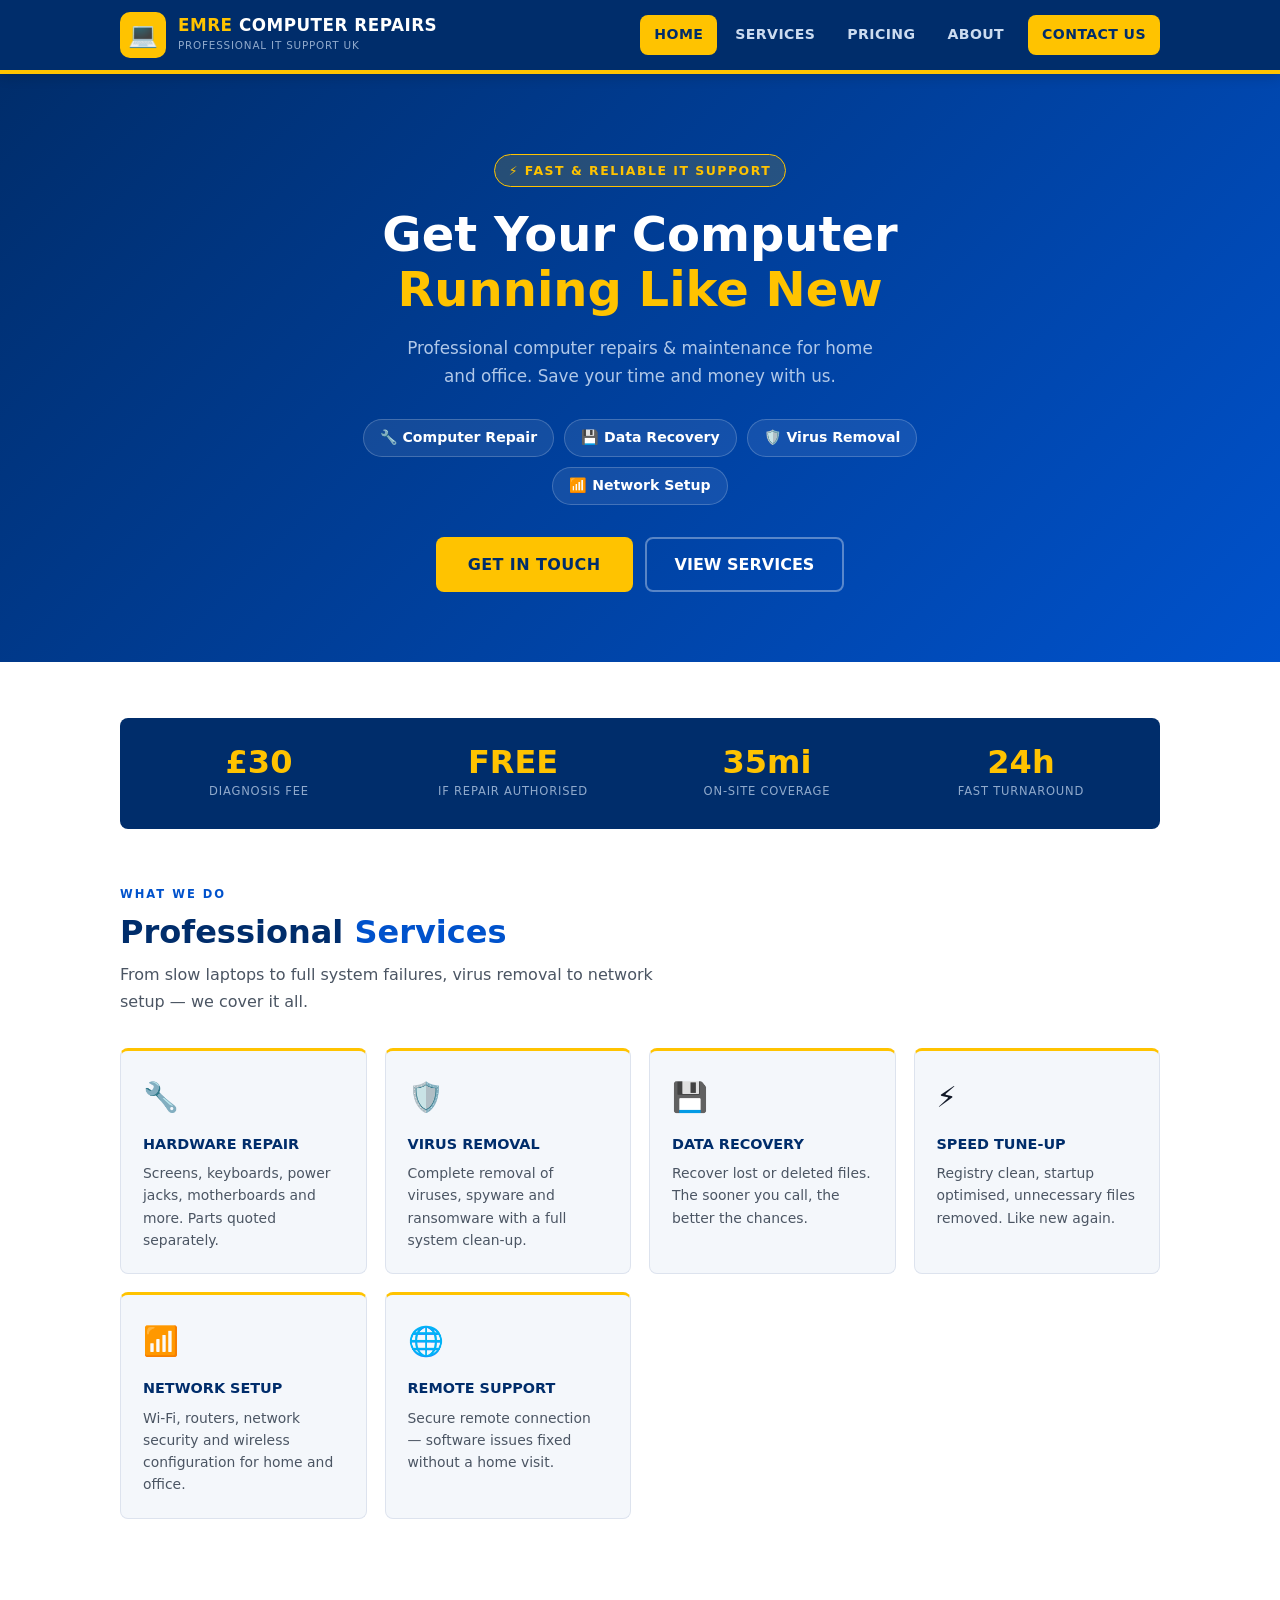
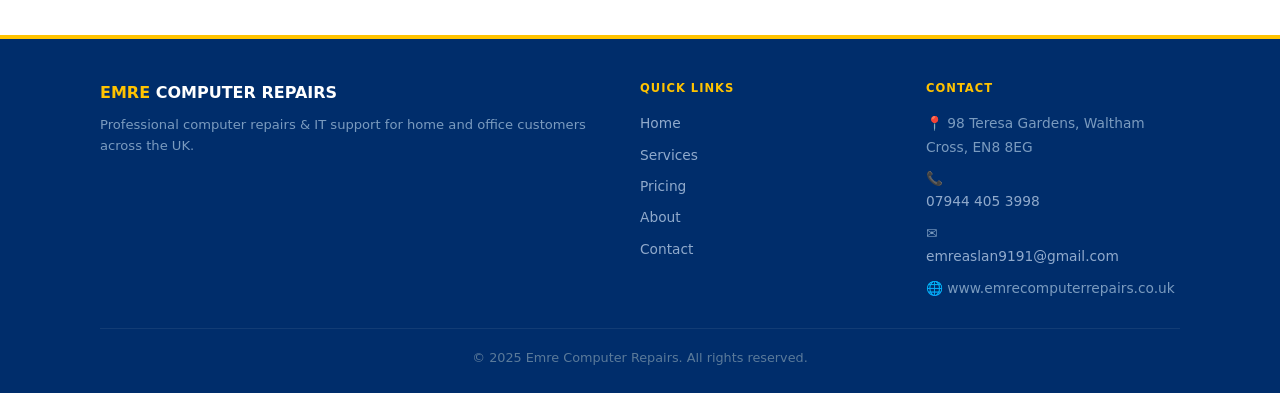
==== commit 5d75472c: "Add address: 98 Teresa Gardens, Waltham Cross EN8 8EG" ====
--- a/index.html
+++ b/index.html
@@ -97,7 +97,8 @@
       </div>
       <div class="footer-col">
         <h4>Contact</h4>
-        <p>📞 <a href="tel:07944405398">07944 405 3998</a></p>
+        <p>📍 98 Teresa Gardens, Waltham Cross, EN8 8EG</p>
+        <p style="margin-top:8px;">📞 <a href="tel:07944405398">07944 405 3998</a></p>
         <p style="margin-top:8px;">✉️ <a href="mailto:emreaslan9191@gmail.com">emreaslan9191@gmail.com</a></p>
         <p style="margin-top:8px;">🌐 www.emrecomputerrepairs.co.uk</p>
       </div>
